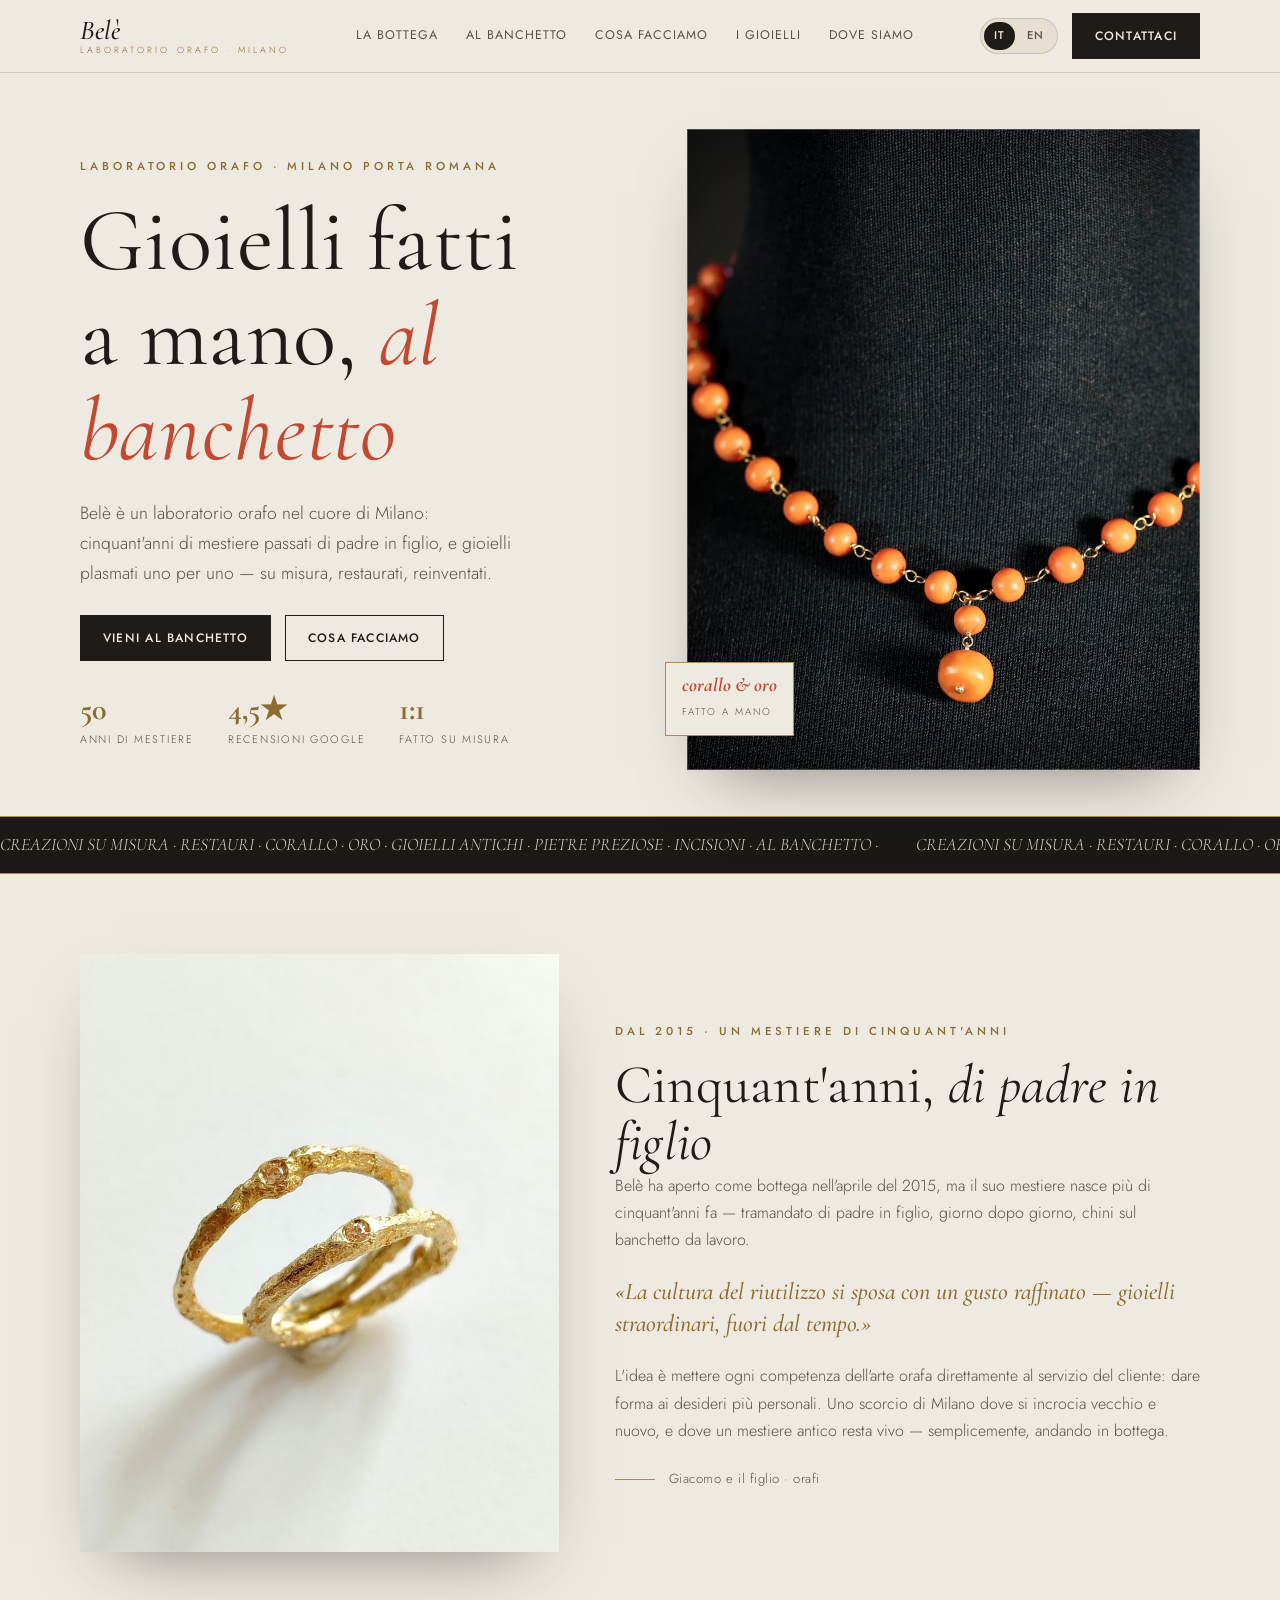
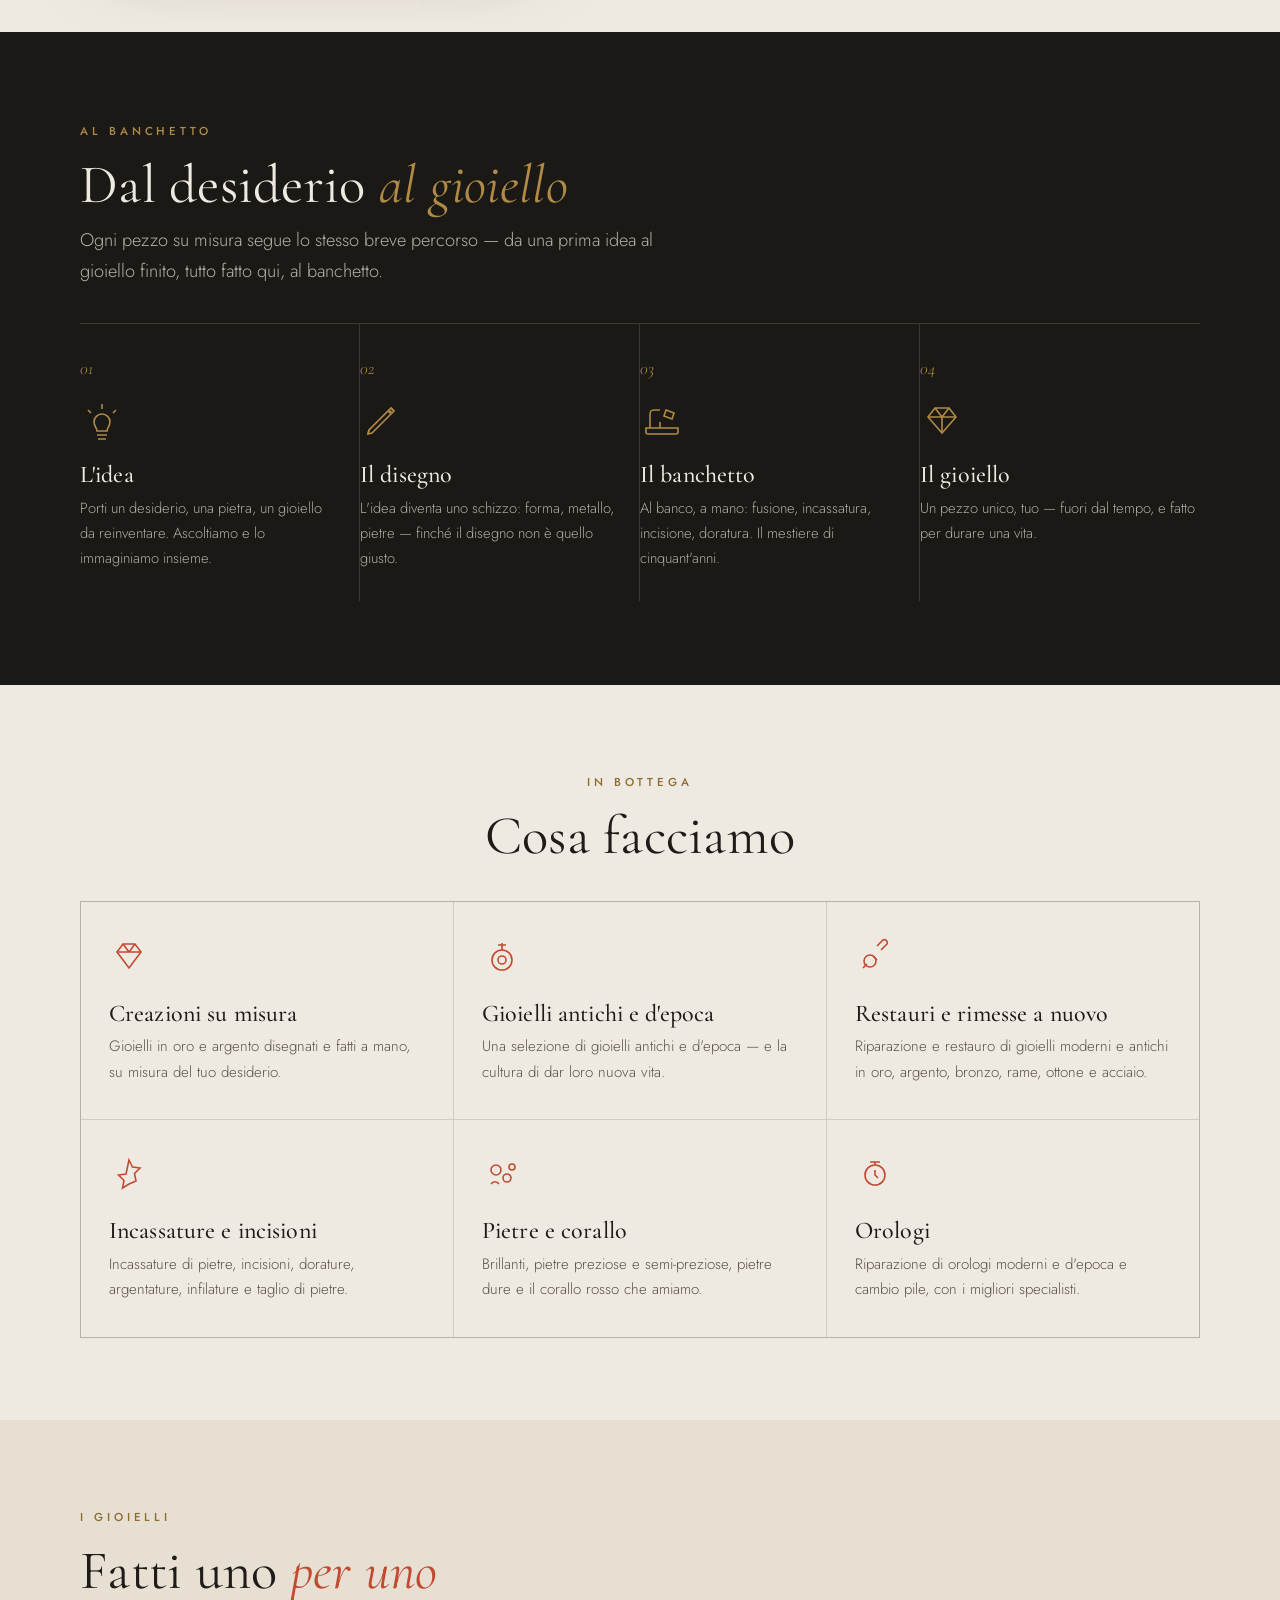
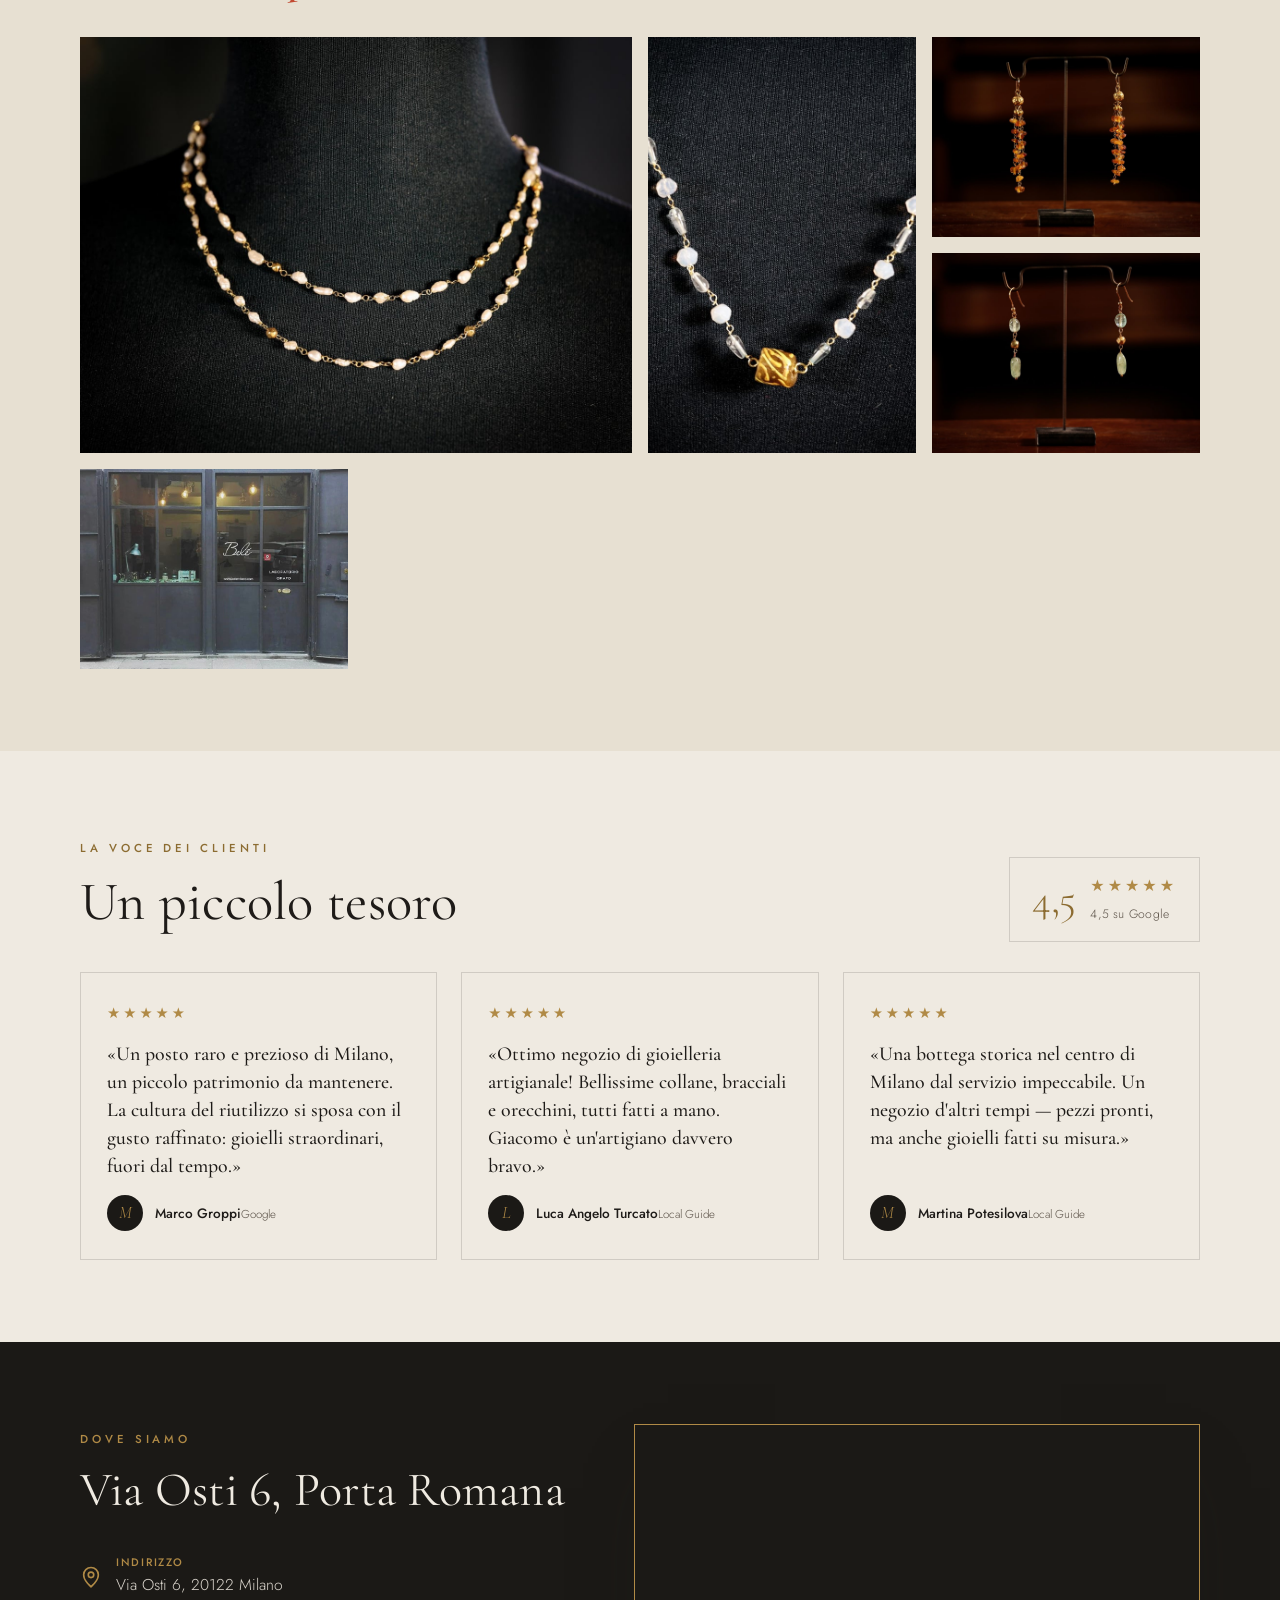
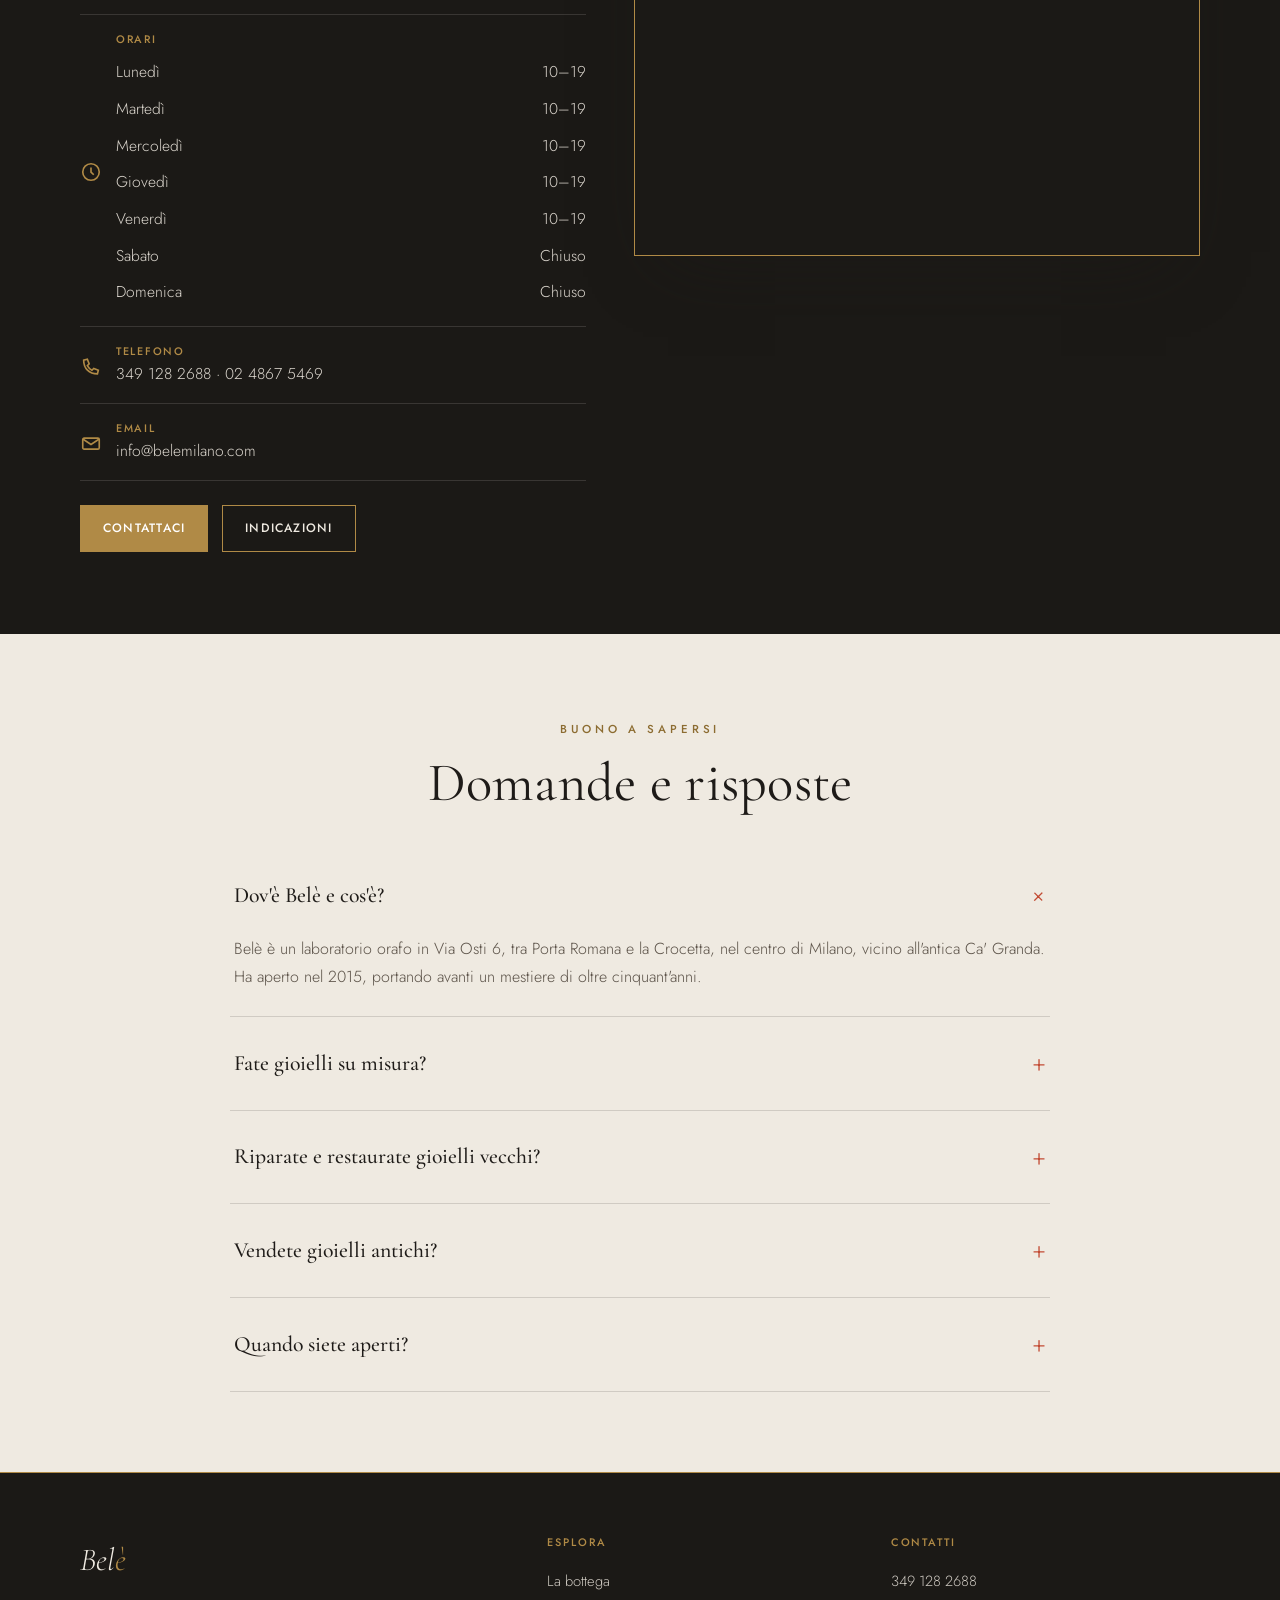
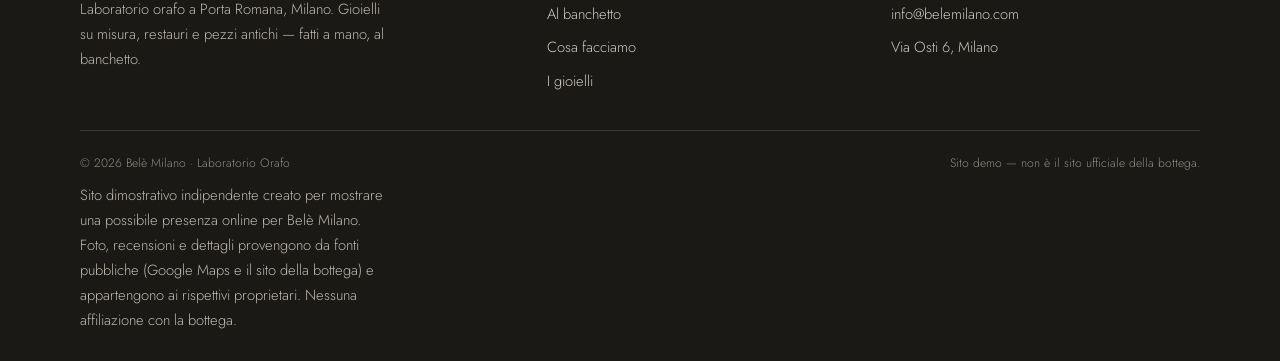
==== index.html @ a38b3c88 "Bele Milano — sito demo (laboratorio orafo, Porta Romana)" ====
<!DOCTYPE html>
<html lang="it">
<head>
<meta charset="UTF-8">
<meta name="viewport" content="width=device-width, initial-scale=1.0">
<title>Belè Milano · Laboratorio Orafo a Porta Romana — gioielli fatti a mano</title>
<meta name="description" content="Belè Milano è un laboratorio orafo a Porta Romana: gioielli fatti a mano al banchetto, creazioni su misura, restauri e gioielli antichi. Un mestiere di cinquant'anni, di padre in figlio.">
<link rel="preconnect" href="https://fonts.googleapis.com">
<link rel="preconnect" href="https://fonts.gstatic.com" crossorigin>
<link href="https://fonts.googleapis.com/css2?family=Cormorant+Garamond:ital,wght@0,400;0,500;0,600;1,400;1,500;1,600&family=Jost:wght@300;400;500;600&display=swap" rel="stylesheet">
<link rel="stylesheet" href="css/styles.css">
<link rel="icon" href="data:image/svg+xml,<svg xmlns='http://www.w3.org/2000/svg' viewBox='0 0 100 100'><rect width='100' height='100' fill='%231B1916'/><text x='50' y='70' font-size='58' text-anchor='middle' fill='%23B08A46' font-family='Georgia,serif' font-style='italic'>B</text></svg>">
</head>
<body>

<!-- intro -->
<div id="intro">
  <div class="in">
    <svg class="gem" viewBox="0 0 60 60" fill="none" stroke="currentColor" stroke-width="1.6" aria-hidden="true">
      <path d="M18 8h24l10 14-22 30L8 22z"/><path d="M8 22h44M18 8l10 14M42 8L32 22M30 22l0 30M20 22l10 30M40 22L30 52"/>
    </svg>
    <div class="w">Belè</div>
    <div class="s">Laboratorio Orafo</div>
  </div>
</div>

<!-- topbar -->
<header class="bar">
  <div class="wrap row">
    <a class="brand" href="#top"><b>Belè</b><span>Laboratorio Orafo · Milano</span></a>
    <nav class="links">
      <a href="#story" data-i18n="nav.story">La bottega</a>
      <a href="#bench" data-i18n="nav.bench">Al banchetto</a>
      <a href="#serv" data-i18n="nav.serv">Cosa facciamo</a>
      <a href="#gallery" data-i18n="nav.gallery">I gioielli</a>
      <a href="#visit" data-i18n="nav.visit">Dove siamo</a>
    </nav>
    <div class="bar-tools">
      <div class="lang"><button data-l="it" class="on">IT</button><button data-l="en">EN</button></div>
      <a href="tel:+393491282688" class="btn solid" data-i18n="bar.book">Contattaci</a>
      <button class="burger" aria-label="Menu"><span></span></button>
    </div>
  </div>
</header>

<main id="top">

<!-- hero -->
<section class="hero">
  <div class="wrap grid">
    <div class="hero-copy">
      <span class="eyebrow kick" data-i18n="hero.kick">Laboratorio orafo · Milano Porta Romana</span>
      <h1 data-i18n="hero.h1">Gioielli fatti<br>a mano, <em>al banchetto</em></h1>
      <p class="sub" data-i18n="hero.sub">Belè è un laboratorio orafo nel cuore di Milano: cinquant'anni di mestiere passati di padre in figlio, e gioielli plasmati uno per uno — su misura, restaurati, reinventati.</p>
      <div class="cta">
        <a href="tel:+393491282688" class="btn solid" data-i18n="hero.book">Vieni al banchetto</a>
        <a href="#serv" class="btn ghost" data-i18n="hero.serv">Cosa facciamo</a>
      </div>
      <div class="facts">
        <div class="f"><b data-i18n="hero.f1n">50</b><span data-i18n="hero.f1l">anni di mestiere</span></div>
        <div class="f"><b data-i18n="hero.f2n">4,5★</b><span data-i18n="hero.f2l">recensioni Google</span></div>
        <div class="f"><b data-i18n="hero.f3n">1:1</b><span data-i18n="hero.f3l">fatto su misura</span></div>
      </div>
    </div>
    <div class="hero-art">
      <div class="badge-open" id="openBadge"><span class="dot"></span><span class="t"><b>Aperto</b></span></div>
      <div class="ph"><img src="img/hero-corallo.jpg" alt="Collana di corallo e oro fatta a mano da Belè Milano" width="520" height="650"></div>
      <div class="tagimg"><b data-i18n="hero.tag">corallo &amp; oro</b><span data-i18n="hero.tagl">fatto a mano</span></div>
    </div>
  </div>
</section>

<!-- ribbon -->
<div class="ribbon" aria-hidden="true">
  <div class="track">
    <span data-i18n="ribbon">CREAZIONI SU MISURA · RESTAURI · CORALLO · ORO · GIOIELLI ANTICHI · PIETRE PREZIOSE · INCISIONI · AL BANCHETTO ·</span>
    <span data-i18n="ribbon">CREAZIONI SU MISURA · RESTAURI · CORALLO · ORO · GIOIELLI ANTICHI · PIETRE PREZIOSE · INCISIONI · AL BANCHETTO ·</span>
  </div>
</div>

<!-- story -->
<section class="story reveal" id="story">
  <div class="wrap grid">
    <div class="ph"><img src="img/anelli.jpg" alt="Due anelli d'oro lavorati a mano da Belè" width="440" height="550"></div>
    <div class="story-copy">
      <span class="eyebrow" data-i18n="story.kick">Dal 2015 · un mestiere di cinquant'anni</span>
      <h2 style="font-size:clamp(2.2rem,4.6vw,3.4rem);font-weight:400;margin-top:14px" data-i18n="story.h2">Cinquant'anni, <em>di padre in figlio</em></h2>
      <p data-i18n="story.p1">Belè ha aperto come bottega nell'aprile del 2015, ma il suo mestiere nasce più di cinquant'anni fa — tramandato di padre in figlio, giorno dopo giorno, chini sul banchetto da lavoro.</p>
      <p class="pull" data-i18n="story.pull">«La cultura del riutilizzo si sposa con un gusto raffinato — gioielli straordinari, fuori dal tempo.»</p>
      <p data-i18n="story.p2">L'idea è mettere ogni competenza dell'arte orafa direttamente al servizio del cliente: dare forma ai desideri più personali. Uno scorcio di Milano dove si incrocia vecchio e nuovo, e dove un mestiere antico resta vivo — semplicemente, andando in bottega.</p>
      <div class="sign"><span class="l"></span><span data-i18n="story.sign">Giacomo e il figlio · orafi</span></div>
    </div>
  </div>
</section>

<!-- al banchetto -->
<section class="bench reveal" id="bench">
  <div class="wrap">
    <div class="shead">
      <span class="eyebrow" data-i18n="bench.kick">Al banchetto</span>
      <h2 data-i18n="bench.h2">Dal desiderio <em>al gioiello</em></h2>
      <p class="lead" data-i18n="bench.sub">Ogni pezzo su misura segue lo stesso breve percorso — da una prima idea al gioiello finito, tutto fatto qui, al banchetto.</p>
    </div>
    <div class="steps">
      <div class="step">
        <div class="n" data-i18n="s1.n">01</div>
        <svg class="ic" viewBox="0 0 44 44" fill="none" stroke="currentColor" stroke-width="1.6"><path d="M22 6v5M8 12l3 3M36 12l-3 3M14 24a8 8 0 1116 0c0 4-3 6-3 9h-10c0-3-3-5-3-9z"/><path d="M17 37h10M18 41h8"/></svg>
        <h4 data-i18n="s1.t">L'idea</h4>
        <p data-i18n="s1.p">Porti un desiderio, una pietra, un gioiello da reinventare. Ascoltiamo e lo immaginiamo insieme.</p>
      </div>
      <div class="step">
        <div class="n" data-i18n="s2.n">02</div>
        <svg class="ic" viewBox="0 0 44 44" fill="none" stroke="currentColor" stroke-width="1.6"><path d="M8 36l4-1 22-22-3-3L9 32z"/><path d="M31 10l3 3"/><path d="M8 36l1-4"/><circle cx="30" cy="14" r="1" fill="currentColor"/></svg>
        <h4 data-i18n="s2.t">Il disegno</h4>
        <p data-i18n="s2.p">L'idea diventa uno schizzo: forma, metallo, pietre — finché il disegno non è quello giusto.</p>
      </div>
      <div class="step">
        <div class="n" data-i18n="s3.n">03</div>
        <svg class="ic" viewBox="0 0 44 44" fill="none" stroke="currentColor" stroke-width="1.6"><path d="M6 30h32v4a2 2 0 01-2 2H8a2 2 0 01-2-2z"/><path d="M10 30V16a4 4 0 014-4h6"/><path d="M26 12l8 3-2 6-8-3z"/><path d="M20 30v-6"/></svg>
        <h4 data-i18n="s3.t">Il banchetto</h4>
        <p data-i18n="s3.p">Al banco, a mano: fusione, incassatura, incisione, doratura. Il mestiere di cinquant'anni.</p>
      </div>
      <div class="step">
        <div class="n" data-i18n="s4.n">04</div>
        <svg class="ic" viewBox="0 0 44 44" fill="none" stroke="currentColor" stroke-width="1.6"><path d="M15 10h14l7 9-14 16L8 19z"/><path d="M8 19h28M15 10l7 9M29 10l-7 9M22 19v16"/></svg>
        <h4 data-i18n="s4.t">Il gioiello</h4>
        <p data-i18n="s4.p">Un pezzo unico, tuo — fuori dal tempo, e fatto per durare una vita.</p>
      </div>
    </div>
  </div>
</section>

<!-- servizi -->
<section class="serv reveal" id="serv">
  <div class="wrap">
    <div class="shead center">
      <span class="eyebrow" data-i18n="serv.kick">In bottega</span>
      <h2 data-i18n="serv.h2">Cosa facciamo</h2>
    </div>
    <div class="svc-grid">
      <div class="svc">
        <svg class="ic" viewBox="0 0 40 40" fill="none" stroke="currentColor" stroke-width="1.6"><path d="M14 8h12l6 8-12 16L8 16z"/><path d="M8 16h24M14 8l6 8M26 8l-6 8"/></svg>
        <h4 data-i18n="v1.t">Creazioni su misura</h4>
        <p data-i18n="v1.p">Gioielli in oro e argento disegnati e fatti a mano, su misura del tuo desiderio.</p>
      </div>
      <div class="svc">
        <svg class="ic" viewBox="0 0 40 40" fill="none" stroke="currentColor" stroke-width="1.6"><circle cx="20" cy="24" r="10"/><circle cx="20" cy="24" r="4"/><path d="M20 14V7M16 9l8 0"/></svg>
        <h4 data-i18n="v2.t">Gioielli antichi e d'epoca</h4>
        <p data-i18n="v2.p">Una selezione di gioielli antichi e d'epoca — e la cultura di dar loro nuova vita.</p>
      </div>
      <div class="svc">
        <svg class="ic" viewBox="0 0 40 40" fill="none" stroke="currentColor" stroke-width="1.6"><path d="M12 28l-4 4M26 14l6-6a3 3 0 00-4-4l-6 6M18 20l4 4"/><circle cx="15" cy="25" r="6"/></svg>
        <h4 data-i18n="v3.t">Restauri e rimesse a nuovo</h4>
        <p data-i18n="v3.p">Riparazione e restauro di gioielli moderni e antichi in oro, argento, bronzo, rame, ottone e acciaio.</p>
      </div>
      <div class="svc">
        <svg class="ic" viewBox="0 0 40 40" fill="none" stroke="currentColor" stroke-width="1.6"><path d="M20 6l3.5 7 7.5 1-5.5 5.5 1.5 7.5L20 30l-6.5 4 1.5-7.5L9.5 21l7.5-1z"/></svg>
        <h4 data-i18n="v4.t">Incassature e incisioni</h4>
        <p data-i18n="v4.p">Incassature di pietre, incisioni, dorature, argentature, infilature e taglio di pietre.</p>
      </div>
      <div class="svc">
        <svg class="ic" viewBox="0 0 40 40" fill="none" stroke="currentColor" stroke-width="1.6"><circle cx="14" cy="16" r="5"/><circle cx="25" cy="24" r="4"/><circle cx="30" cy="13" r="3"/><path d="M9 30c2-3 6-3 8 0"/></svg>
        <h4 data-i18n="v5.t">Pietre e corallo</h4>
        <p data-i18n="v5.p">Brillanti, pietre preziose e semi-preziose, pietre dure e il corallo rosso che amiamo.</p>
      </div>
      <div class="svc">
        <svg class="ic" viewBox="0 0 40 40" fill="none" stroke="currentColor" stroke-width="1.6"><circle cx="20" cy="21" r="10"/><path d="M20 16v5l3 3"/><path d="M15 8h10M20 8v3"/></svg>
        <h4 data-i18n="v6.t">Orologi</h4>
        <p data-i18n="v6.p">Riparazione di orologi moderni e d'epoca e cambio pile, con i migliori specialisti.</p>
      </div>
    </div>
  </div>
</section>

<!-- gallery -->
<section class="gallery reveal" id="gallery">
  <div class="wrap">
    <div class="shead">
      <span class="eyebrow" data-i18n="gal.kick">I gioielli</span>
      <h2 data-i18n="gal.h2">Fatti uno <em>per uno</em></h2>
    </div>
    <div class="gg">
      <figure class="big"><img src="img/collana-oro.jpg" alt="Collana d'oro con perle fatta a mano" loading="lazy"></figure>
      <figure class="tall"><img src="img/collana-perle.jpg" alt="Collana di perle e oro" loading="lazy"></figure>
      <figure><img src="img/orecchini-oro.jpg" alt="Orecchini d'oro pendenti" loading="lazy"></figure>
      <figure><img src="img/orecchini-pietre.jpg" alt="Orecchini con pietre chiare" loading="lazy"></figure>
      <figure><img src="img/facciata.jpg" alt="La vetrina della bottega Belè in Via Osti" loading="lazy"></figure>
    </div>
  </div>
</section>

<!-- reviews -->
<section class="reviews reveal">
  <div class="wrap">
    <div class="rev-head">
      <div class="shead" style="margin-bottom:0">
        <span class="eyebrow" data-i18n="rev.kick">La voce dei clienti</span>
        <h2 data-i18n="rev.h2">Un piccolo tesoro</h2>
      </div>
      <div class="rating-badge">
        <span class="big">4,5</span>
        <div><div class="st">★★★★★</div><small data-i18n="rev.sub">4,5 su Google</small></div>
      </div>
    </div>
    <div class="rgrid">
      <div class="rcard">
        <div class="stars">★★★★★</div>
        <p data-i18n="rc1">«Un posto raro e prezioso di Milano, un piccolo patrimonio da mantenere. La cultura del riutilizzo si sposa con il gusto raffinato: gioielli straordinari, fuori dal tempo.»</p>
        <div class="who"><span class="av">M</span><div><b>Marco Groppi</b><span data-i18n="rc1m">Google</span></div></div>
      </div>
      <div class="rcard">
        <div class="stars">★★★★★</div>
        <p data-i18n="rc2">«Ottimo negozio di gioielleria artigianale! Bellissime collane, bracciali e orecchini, tutti fatti a mano. Giacomo è un'artigiano davvero bravo.»</p>
        <div class="who"><span class="av">L</span><div><b>Luca Angelo Turcato</b><span data-i18n="rc2m">Local Guide</span></div></div>
      </div>
      <div class="rcard">
        <div class="stars">★★★★★</div>
        <p data-i18n="rc3">«Una bottega storica nel centro di Milano dal servizio impeccabile. Un negozio d'altri tempi — pezzi pronti, ma anche gioielli fatti su misura.»</p>
        <div class="who"><span class="av">M</span><div><b>Martina Potesilova</b><span data-i18n="rc3m">Local Guide</span></div></div>
      </div>
    </div>
  </div>
</section>

<!-- visit -->
<section class="visit reveal" id="visit">
  <div class="wrap grid">
    <div class="info">
      <span class="eyebrow" data-i18n="visit.kick">Dove siamo</span>
      <h2 data-i18n="visit.h2">Via Osti 6, Porta Romana</h2>
      <div class="line">
        <svg class="ic" viewBox="0 0 24 24" fill="none" stroke="currentColor" stroke-width="1.8"><path d="M12 22s8-6.5 8-13a8 8 0 10-16 0c0 6.5 8 13 8 13z"/><circle cx="12" cy="9" r="3"/></svg>
        <div><b data-i18n="visit.addr">Indirizzo</b><span>Via Osti 6, 20122 Milano</span></div>
      </div>
      <div class="line">
        <svg class="ic" viewBox="0 0 24 24" fill="none" stroke="currentColor" stroke-width="1.8"><circle cx="12" cy="12" r="9"/><path d="M12 7v5l3 3"/></svg>
        <div style="flex:1"><b data-i18n="visit.hours">Orari</b><div id="hoursList" style="margin-top:6px"></div></div>
      </div>
      <div class="line">
        <svg class="ic" viewBox="0 0 24 24" fill="none" stroke="currentColor" stroke-width="1.8"><path d="M4 5c0 9 6 15 15 15l1-4-5-2-2 2a12 12 0 01-5-5l2-2-2-5z"/></svg>
        <div><b data-i18n="visit.phone">Telefono</b><a href="tel:+393491282688">349 128 2688</a> · <a href="tel:+390248675469">02 4867 5469</a></div>
      </div>
      <div class="line">
        <svg class="ic" viewBox="0 0 24 24" fill="none" stroke="currentColor" stroke-width="1.8"><rect x="3" y="6" width="18" height="12" rx="1.5"/><path d="M3 7l9 6 9-6"/></svg>
        <div><b data-i18n="visit.email">Email</b><a href="mailto:info@belemilano.com">info@belemilano.com</a></div>
      </div>
      <div class="cta" style="display:flex;gap:14px;margin-top:24px;flex-wrap:wrap">
        <a href="tel:+393491282688" class="btn gold" data-i18n="visit.book">Contattaci</a>
        <a href="https://www.google.com/maps/dir/?api=1&destination=Bel%C3%A8+Milano+Via+Osti+6+Milano" target="_blank" rel="noopener" class="btn line-gold" data-i18n="visit.dir">Indicazioni</a>
      </div>
    </div>
    <div class="mapbox">
      <iframe title="Mappa — Belè Milano, Via Osti 6" loading="lazy" referrerpolicy="no-referrer-when-downgrade" src="https://www.google.com/maps?q=Bel%C3%A8+Milano,+Via+Osti+6,+Milano&output=embed"></iframe>
    </div>
  </div>
</section>

<!-- faq -->
<section class="faq reveal">
  <div class="wrap">
    <div class="shead center">
      <span class="eyebrow" data-i18n="faq.kick">Buono a sapersi</span>
      <h2 data-i18n="faq.h2">Domande e risposte</h2>
    </div>
    <div class="qs">
      <details class="q" open>
        <summary><span data-i18n="q1">Dov'è Belè e cos'è?</span><span class="pl">+</span></summary>
        <p data-i18n="a1">Belè è un laboratorio orafo in Via Osti 6, tra Porta Romana e la Crocetta, nel centro di Milano, vicino all'antica Ca' Granda. Ha aperto nel 2015, portando avanti un mestiere di oltre cinquant'anni.</p>
      </details>
      <details class="q">
        <summary><span data-i18n="q2">Fate gioielli su misura?</span><span class="pl">+</span></summary>
        <p data-i18n="a2">Sì. Le creazioni su misura sono il cuore di quel che facciamo: porti un'idea, una pietra o un vecchio gioiello da reinventare e lo plasmiamo a mano al banchetto, in oro o argento.</p>
      </details>
      <details class="q">
        <summary><span data-i18n="q3">Riparate e restaurate gioielli vecchi?</span><span class="pl">+</span></summary>
        <p data-i18n="a3">Sì — ripariamo e restauriamo gioielli moderni, antichi e d'epoca in oro, argento, bronzo, rame, ottone e acciaio, con incassature, incisioni, dorature, argentature e taglio di pietre.</p>
      </details>
      <details class="q">
        <summary><span data-i18n="q4">Vendete gioielli antichi?</span><span class="pl">+</span></summary>
        <p data-i18n="a4">Vendiamo gioielli di nostra produzione e una selezione di pezzi antichi e d'epoca, insieme a brillanti, pietre preziose e semi-preziose e corallo.</p>
      </details>
      <details class="q">
        <summary><span data-i18n="q5">Quando siete aperti?</span><span class="pl">+</span></summary>
        <p data-i18n="a5">Dal lunedì al venerdì, 10:00–19:00. Chiuso sabato e domenica. Per un pezzo su misura è meglio chiamare prima: 349 128 2688.</p>
      </details>
    </div>
  </div>
</section>

</main>

<footer class="ft">
  <div class="wrap">
    <div class="top">
      <div>
        <div class="mk">Bel<span>è</span></div>
        <p data-i18n="ft.tag">Laboratorio orafo a Porta Romana, Milano. Gioielli su misura, restauri e pezzi antichi — fatti a mano, al banchetto.</p>
      </div>
      <div>
        <h5 data-i18n="ft.explore">Esplora</h5>
        <a href="#story" data-i18n="nav.story">La bottega</a>
        <a href="#bench" data-i18n="nav.bench">Al banchetto</a>
        <a href="#serv" data-i18n="nav.serv">Cosa facciamo</a>
        <a href="#gallery" data-i18n="nav.gallery">I gioielli</a>
      </div>
      <div>
        <h5 data-i18n="ft.contact">Contatti</h5>
        <a href="tel:+393491282688">349 128 2688</a>
        <a href="mailto:info@belemilano.com">info@belemilano.com</a>
        <a href="https://www.google.com/maps?q=Bel%C3%A8+Milano,+Via+Osti+6,+Milano" target="_blank" rel="noopener">Via Osti 6, Milano</a>
      </div>
    </div>
    <div class="bottom">
      <span>© 2026 Belè Milano · Laboratorio Orafo</span>
      <span data-i18n="ft.rights">Sito demo — non è il sito ufficiale della bottega.</span>
    </div>
    <p class="disc" data-i18n="ft.disc">Sito dimostrativo indipendente creato per mostrare una possibile presenza online per Belè Milano. Foto, recensioni e dettagli provengono da fonti pubbliche (Google Maps e il sito della bottega) e appartengono ai rispettivi proprietari. Nessuna affiliazione con la bottega.</p>
  </div>
</footer>

<!-- JSON-LD -->
<script type="application/ld+json">
{
  "@context":"https://schema.org",
  "@type":"JewelryStore",
  "name":"Belè Milano — Laboratorio Orafo",
  "description":"Laboratorio orafo a Porta Romana, Milano. Gioielli fatti a mano, creazioni su misura, restauri e gioielli antichi. Un mestiere di cinquant'anni, di padre in figlio.",
  "url":"https://rotenzark.github.io/bele-milano/",
  "telephone":"+39 349 128 2688",
  "email":"info@belemilano.com",
  "foundingDate":"2015",
  "address":{"@type":"PostalAddress","streetAddress":"Via Osti 6","addressLocality":"Milano","postalCode":"20122","addressCountry":"IT"},
  "geo":{"@type":"GeoCoordinates","latitude":45.4589524,"longitude":9.1918257},
  "aggregateRating":{"@type":"AggregateRating","ratingValue":"4.5","reviewCount":"16"},
  "priceRange":"€€",
  "openingHoursSpecification":[
    {"@type":"OpeningHoursSpecification","dayOfWeek":["Monday","Tuesday","Wednesday","Thursday","Friday"],"opens":"10:00","closes":"19:00"}
  ],
  "makesOffer":[
    {"@type":"Offer","itemOffered":{"@type":"Service","name":"Creazioni di gioielli su misura"}},
    {"@type":"Offer","itemOffered":{"@type":"Service","name":"Restauro e riparazione di gioielli"}},
    {"@type":"Offer","itemOffered":{"@type":"Service","name":"Gioielli antichi e d'epoca"}}
  ]
}
</script>
<script type="application/ld+json">
{
  "@context":"https://schema.org",
  "@type":"FAQPage",
  "mainEntity":[
    {"@type":"Question","name":"Dov'è Belè e cos'è?","acceptedAnswer":{"@type":"Answer","text":"Belè è un laboratorio orafo in Via Osti 6, tra Porta Romana e la Crocetta, nel centro di Milano, vicino all'antica Ca' Granda. Ha aperto nel 2015, portando avanti un mestiere di oltre cinquant'anni."}},
    {"@type":"Question","name":"Fate gioielli su misura?","acceptedAnswer":{"@type":"Answer","text":"Sì. Le creazioni su misura sono il cuore di quel che facciamo: porti un'idea, una pietra o un vecchio gioiello da reinventare e lo plasmiamo a mano al banchetto, in oro o argento."}},
    {"@type":"Question","name":"Riparate e restaurate gioielli vecchi?","acceptedAnswer":{"@type":"Answer","text":"Sì, ripariamo e restauriamo gioielli moderni, antichi e d'epoca in oro, argento, bronzo, rame, ottone e acciaio, con incassature, incisioni, dorature, argentature e taglio di pietre."}},
    {"@type":"Question","name":"Vendete gioielli antichi?","acceptedAnswer":{"@type":"Answer","text":"Vendiamo gioielli di nostra produzione e una selezione di pezzi antichi e d'epoca, insieme a brillanti, pietre preziose e semi-preziose e corallo."}},
    {"@type":"Question","name":"Quando siete aperti?","acceptedAnswer":{"@type":"Answer","text":"Dal lunedì al venerdì, 10:00–19:00. Chiuso sabato e domenica. Per un pezzo su misura è meglio chiamare prima: 349 128 2688."}}
  ]
}
</script>

<script src="js/main.js"></script>
</body>
</html>
---- css/styles.css ----
/* ==========================================================================
   BELÈ MILANO — Laboratorio Orafo · Porta Romana
   Gesto-firma: AL BANCHETTO (il banco dell'orafo) + «dal desiderio alla forma»
   (percorso bespoke idea→disegno→banchetto→gioiello) + heritage padre→figlio
   Font: Cormorant Garamond (display) + Jost (body)
   ========================================================================== */

:root{
  --paper:#EFEAE1;
  --paper-2:#E7E0D2;
  --ink:#1E1B18;
  --ink-soft:#5B5248;
  --gold:#B08A46;
  --gold-d:#8C6C31;
  --coral:#C24A32;
  --coral-d:#A23A26;
  --taupe:#9A8E7C;
  --charcoal:#1B1916;
  --line:rgba(30,27,24,.15);
  --line-2:rgba(30,27,24,.08);
  --shadow:0 30px 70px -34px rgba(30,27,24,.55);
  --maxw:1180px;
  --serif:'Cormorant Garamond', Georgia, 'Times New Roman', serif;
  --sans:'Jost', system-ui, -apple-system, sans-serif;
}

*{box-sizing:border-box;margin:0;padding:0}
html{scroll-behavior:smooth}
body{font-family:var(--sans);color:var(--ink);background:var(--paper);line-height:1.7;font-weight:300;-webkit-font-smoothing:antialiased;overflow-x:hidden}
img{max-width:100%;display:block}
a{color:inherit;text-decoration:none}
h1,h2,h3,h4{font-family:var(--serif);font-weight:500;line-height:1.06;letter-spacing:.005em}
section{position:relative}

.wrap{max-width:var(--maxw);margin:0 auto;padding:0 30px}
.eyebrow{font-family:var(--sans);font-weight:500;font-size:.72rem;letter-spacing:.34em;text-transform:uppercase;color:var(--gold-d);display:inline-block}
.lead{font-size:1.14rem;color:var(--ink-soft);max-width:60ch;font-weight:300}

/* intro */
#intro{position:fixed;inset:0;z-index:1200;background:var(--charcoal);display:grid;place-items:center;transition:opacity .8s ease,visibility .8s}
#intro.gone{opacity:0;visibility:hidden}
#intro .in{text-align:center;color:var(--paper);animation:rise 1.1s ease both}
#intro .gem{width:54px;height:54px;margin:0 auto 18px;color:var(--gold)}
#intro .w{font-family:var(--serif);font-size:clamp(2.8rem,8vw,4.6rem);font-style:italic;letter-spacing:.02em}
#intro .s{font-size:.7rem;letter-spacing:.42em;text-transform:uppercase;color:var(--gold);margin-top:.5rem}
@keyframes rise{from{opacity:0;transform:translateY(14px)}to{opacity:1;transform:none}}

/* topbar */
header.bar{position:sticky;top:0;z-index:900;background:rgba(239,234,225,.9);backdrop-filter:blur(10px);border-bottom:1px solid var(--line)}
.bar .row{display:flex;align-items:center;justify-content:space-between;gap:18px;height:72px}
.brand{display:flex;flex-direction:column;line-height:1}
.brand b{font-family:var(--serif);font-style:italic;font-weight:500;font-size:1.7rem;color:var(--ink)}
.brand span{font-size:.56rem;letter-spacing:.34em;text-transform:uppercase;color:var(--gold-d);margin-top:1px}
nav.links{display:flex;gap:28px}
nav.links a{font-size:.78rem;font-weight:400;letter-spacing:.08em;text-transform:uppercase;color:var(--ink-soft);transition:color .2s}
nav.links a:hover{color:var(--coral)}
.bar-tools{display:flex;align-items:center;gap:14px}
.lang{display:flex;gap:2px;border:1px solid var(--line);border-radius:999px;padding:3px;background:var(--paper-2)}
.lang button{font:inherit;font-size:.7rem;font-weight:500;letter-spacing:.08em;border:0;cursor:pointer;background:transparent;color:var(--ink-soft);padding:4px 10px;border-radius:999px}
.lang button.on{background:var(--ink);color:var(--paper)}
.btn{display:inline-flex;align-items:center;gap:8px;font-family:var(--sans);font-weight:500;font-size:.76rem;letter-spacing:.1em;text-transform:uppercase;padding:12px 22px;border-radius:0;cursor:pointer;border:1px solid transparent;transition:transform .15s ease,background .2s,color .2s;white-space:nowrap}
.btn.solid{background:var(--ink);color:var(--paper)}
.btn.solid:hover{background:var(--coral-d);transform:translateY(-2px)}
.btn.ghost{background:transparent;color:var(--ink);border-color:var(--ink)}
.btn.ghost:hover{background:var(--ink);color:var(--paper)}
.btn.gold{background:var(--gold);color:#fff}
.btn.gold:hover{background:var(--gold-d);transform:translateY(-2px)}
.btn.line-gold{background:transparent;color:var(--paper);border-color:var(--gold)}
.btn.line-gold:hover{background:var(--gold);color:var(--charcoal)}
.burger{display:none}

/* hero */
.hero{padding:56px 0 46px}
.hero .grid{display:grid;grid-template-columns:1.04fr .96fr;gap:52px;align-items:center}
.hero .kick{margin-bottom:18px}
.hero h1{font-size:clamp(3rem,7vw,5.6rem);color:var(--ink);font-weight:400}
.hero h1 em{font-style:italic;color:var(--coral)}
.hero .sub{font-size:1.1rem;color:var(--ink-soft);max-width:44ch;margin:20px 0 6px;font-weight:300}
.hero .cta{display:flex;gap:14px;flex-wrap:wrap;margin-top:26px}
.hero .facts{display:flex;gap:34px;margin-top:34px;flex-wrap:wrap}
.hero .facts .f b{font-family:var(--serif);font-size:1.9rem;color:var(--gold-d);display:block;line-height:1}
.hero .facts .f span{font-size:.68rem;letter-spacing:.16em;text-transform:uppercase;color:var(--ink-soft);margin-top:4px;display:block}
.hero-art{position:relative}
.hero-art .ph{position:relative;aspect-ratio:4/5;overflow:hidden;box-shadow:var(--shadow)}
.hero-art .ph img{width:100%;height:100%;object-fit:cover}
.hero-art .ph::after{content:"";position:absolute;inset:0;border:1px solid rgba(239,234,225,.25)}
.hero-art .tagimg{position:absolute;left:-22px;bottom:34px;background:var(--paper);border:1px solid var(--gold);padding:12px 16px;box-shadow:var(--shadow)}
.hero-art .tagimg b{font-family:var(--serif);font-style:italic;font-size:1.2rem;color:var(--coral);display:block;line-height:1.1}
.hero-art .tagimg span{font-size:.62rem;letter-spacing:.2em;text-transform:uppercase;color:var(--ink-soft)}
.badge-open{position:absolute;top:18px;right:18px;background:rgba(27,25,22,.86);color:var(--paper);border-radius:2px;padding:8px 13px;display:flex;align-items:center;gap:9px;backdrop-filter:blur(4px)}
.badge-open .dot{width:8px;height:8px;border-radius:50%;background:#e0674f;box-shadow:0 0 0 4px rgba(224,103,79,.2)}
.badge-open.op .dot{background:#7bbf8f;box-shadow:0 0 0 4px rgba(123,191,143,.2)}
.badge-open .t{font-size:.68rem;line-height:1.3;letter-spacing:.04em}
.badge-open .t b{display:block;font-size:.76rem;font-weight:500}

/* ribbon */
.ribbon{background:var(--charcoal);color:var(--paper);overflow:hidden;border-top:1px solid var(--gold);border-bottom:1px solid var(--gold)}
.ribbon .track{display:flex;gap:38px;white-space:nowrap;padding:13px 0;animation:slide 36s linear infinite;width:max-content}
.ribbon span{font-family:var(--serif);font-style:italic;font-size:1.1rem;opacity:.9}
.ribbon span b{color:var(--gold);font-style:normal}
@keyframes slide{from{transform:translateX(0)}to{transform:translateX(-50%)}}

.shead{max-width:64ch;margin-bottom:36px}
.shead h2{font-size:clamp(2.2rem,4.6vw,3.4rem);margin:14px 0 10px;font-weight:400}
.shead h2 em{font-style:italic;color:var(--coral)}
.center{margin-left:auto;margin-right:auto;text-align:center}

/* story */
.story{padding:80px 0}
.story .grid{display:grid;grid-template-columns:.9fr 1.1fr;gap:56px;align-items:center}
.story .ph{position:relative;overflow:hidden;aspect-ratio:4/5;box-shadow:var(--shadow)}
.story .ph img{width:100%;height:100%;object-fit:cover}
.story p{margin-bottom:16px;color:var(--ink-soft);font-weight:300}
.story .pull{font-family:var(--serif);font-style:italic;font-size:1.5rem;color:var(--gold-d);line-height:1.35;margin:22px 0;font-weight:500}
.story .sign{display:flex;align-items:center;gap:14px;margin-top:24px}
.story .sign .l{width:40px;height:1px;background:var(--gold)}
.story .sign span{font-size:.82rem;color:var(--ink-soft);letter-spacing:.04em}

/* banchetto (dark, bespoke journey) */
.bench{padding:84px 0;background:var(--charcoal);color:var(--paper)}
.bench .eyebrow{color:var(--gold)}
.bench .shead h2{color:var(--paper)}
.bench .shead h2 em{color:var(--gold)}
.bench .lead{color:rgba(239,234,225,.72)}
.steps{display:grid;grid-template-columns:repeat(4,1fr);gap:0;margin-top:20px;border-top:1px solid rgba(239,234,225,.16)}
.step{padding:30px 24px 30px 0;border-right:1px solid rgba(239,234,225,.14);position:relative}
.step:last-child{border-right:0;padding-right:0}
.step .n{font-family:var(--serif);font-style:italic;font-size:1.1rem;color:var(--gold)}
.step .ic{width:44px;height:44px;color:var(--gold);margin:14px 0 12px}
.step h4{font-size:1.5rem;color:var(--paper);margin-bottom:8px;font-weight:500}
.step p{font-size:.92rem;color:rgba(239,234,225,.7);font-weight:300}

/* servizi */
.serv{padding:82px 0}
.svc-grid{display:grid;grid-template-columns:repeat(3,1fr);gap:1px;background:var(--line);border:1px solid var(--line)}
.svc{background:var(--paper);padding:34px 28px;transition:background .3s}
.svc:hover{background:var(--paper-2)}
.svc .ic{width:40px;height:40px;color:var(--coral);margin-bottom:16px}
.svc h4{font-size:1.5rem;margin-bottom:8px;font-weight:500}
.svc p{font-size:.94rem;color:var(--ink-soft);font-weight:300}

/* gallery */
.gallery{padding:82px 0;background:var(--paper-2)}
.gg{display:grid;grid-template-columns:repeat(4,1fr);grid-auto-rows:200px;gap:16px}
.gg figure{overflow:hidden;background:var(--charcoal);position:relative}
.gg img{width:100%;height:100%;object-fit:cover;transition:transform .7s ease}
.gg figure:hover img{transform:scale(1.05)}
.gg .big{grid-column:span 2;grid-row:span 2}
.gg .tall{grid-row:span 2}

/* reviews */
.reviews{padding:82px 0}
.rev-head{display:flex;align-items:flex-end;justify-content:space-between;gap:20px;flex-wrap:wrap;margin-bottom:30px}
.rating-badge{display:flex;align-items:center;gap:14px;border:1px solid var(--line);padding:14px 22px}
.rating-badge .big{font-family:var(--serif);font-size:2.6rem;color:var(--gold-d);line-height:1}
.rating-badge .st{color:var(--gold);font-size:1rem;letter-spacing:3px}
.rating-badge small{color:var(--ink-soft);font-size:.76rem;letter-spacing:.02em}
.rgrid{display:grid;grid-template-columns:repeat(3,1fr);gap:24px}
.rcard{border:1px solid var(--line);padding:28px 26px;display:flex;flex-direction:column;gap:14px;background:var(--paper)}
.rcard .stars{color:var(--gold);letter-spacing:3px;font-size:.92rem}
.rcard p{font-family:var(--serif);font-size:1.24rem;line-height:1.42;color:var(--ink);font-weight:500}
.rcard .who{display:flex;align-items:center;gap:12px;margin-top:auto}
.rcard .who .av{width:36px;height:36px;border-radius:50%;background:var(--charcoal);color:var(--gold);display:grid;place-items:center;font-family:var(--serif);font-style:italic;font-size:1.1rem}
.rcard .who b{font-size:.85rem;font-weight:500}
.rcard .who span{font-size:.72rem;color:var(--ink-soft)}

/* visit */
.visit{padding:82px 0;background:var(--charcoal);color:var(--paper)}
.visit .grid{display:grid;grid-template-columns:1fr 1.12fr;gap:48px;align-items:start}
.visit .eyebrow{color:var(--gold)}
.visit h2{color:var(--paper);font-size:clamp(2.2rem,4.2vw,3rem);margin:14px 0 22px;font-weight:400}
.info .line{display:flex;gap:14px;padding:15px 0;border-bottom:1px solid rgba(239,234,225,.14)}
.info .line .ic{width:22px;flex:none;color:var(--gold);margin-top:3px}
.info .line b{display:block;font-family:var(--sans);font-weight:500;font-size:.68rem;letter-spacing:.16em;text-transform:uppercase;color:var(--gold)}
.info .line span,.info .line a{color:rgba(239,234,225,.9);font-size:.98rem;font-weight:300}
.info .line a:hover{color:#fff;text-decoration:underline}
.hourrow{display:flex;justify-content:space-between;font-size:.92rem;padding:5px 0;color:rgba(239,234,225,.82);font-weight:300}
.hourrow.today{color:var(--gold);font-weight:400}
.hourrow .d{text-transform:capitalize}
.mapbox{overflow:hidden;border:1px solid var(--gold);min-height:430px;box-shadow:var(--shadow)}
.mapbox iframe{width:100%;height:100%;min-height:430px;border:0;display:block;filter:grayscale(.3) contrast(1.05)}

/* faq */
.faq{padding:80px 0}
.faq .qs{max-width:820px;margin:0 auto}
details.q{border-bottom:1px solid var(--line);padding:6px 4px}
details.q summary{list-style:none;cursor:pointer;padding:20px 0;font-family:var(--serif);font-size:1.36rem;display:flex;justify-content:space-between;gap:14px;align-items:center;font-weight:500}
details.q summary::-webkit-details-marker{display:none}
details.q summary .pl{color:var(--coral);font-size:1.5rem;transition:transform .25s;flex:none;font-family:var(--sans);font-weight:300}
details.q[open] summary .pl{transform:rotate(45deg)}
details.q p{padding:0 0 20px;color:var(--ink-soft);font-weight:300}

/* footer */
footer.ft{background:var(--charcoal);color:var(--paper);padding:60px 0 28px;border-top:1px solid var(--gold)}
footer.ft .top{display:grid;grid-template-columns:1.4fr 1fr 1fr;gap:34px;padding-bottom:32px;border-bottom:1px solid rgba(239,234,225,.16)}
footer.ft .mk{font-family:var(--serif);font-style:italic;font-size:2rem}
footer.ft .mk span{color:var(--gold)}
footer.ft p{color:rgba(239,234,225,.76);font-size:.92rem;margin-top:10px;max-width:34ch;font-weight:300}
footer.ft h5{font-family:var(--sans);font-weight:500;font-size:.68rem;letter-spacing:.18em;text-transform:uppercase;color:var(--gold);margin-bottom:14px}
footer.ft a{display:block;color:rgba(239,234,225,.84);font-size:.92rem;padding:4px 0;font-weight:300}
footer.ft a:hover{color:#fff}
footer.ft .bottom{display:flex;justify-content:space-between;gap:16px;flex-wrap:wrap;padding-top:22px;font-size:.76rem;color:rgba(239,234,225,.55)}
.disc{margin-top:10px;font-size:.72rem;color:rgba(239,234,225,.45);max-width:72ch;font-weight:300}

.reveal{opacity:0;transform:translateY(22px);transition:opacity .8s ease,transform .8s ease}
.reveal.in{opacity:1;transform:none}

@media(max-width:940px){
  nav.links{display:none}
  .hero .grid,.story .grid,.visit .grid{grid-template-columns:1fr}
  .hero-art{order:-1}
  .story .ph{order:-1;max-width:440px}
  .steps{grid-template-columns:1fr 1fr}
  .step{border-right:0;border-bottom:1px solid rgba(239,234,225,.14);padding-right:24px}
  .svc-grid{grid-template-columns:1fr 1fr}
  .rgrid{grid-template-columns:1fr}
  .gg{grid-template-columns:repeat(2,1fr);grid-auto-rows:180px}
  footer.ft .top{grid-template-columns:1fr 1fr}
  .burger{display:inline-grid;place-items:center;width:42px;height:42px;border:1px solid var(--line);background:var(--paper-2);cursor:pointer}
  .burger span{width:18px;height:1px;background:var(--ink);position:relative}
  .burger span::before,.burger span::after{content:"";position:absolute;left:0;width:18px;height:1px;background:var(--ink)}
  .burger span::before{top:-6px}.burger span::after{top:6px}
}
@media(max-width:560px){
  .wrap{padding:0 20px}
  .bar-tools .btn.solid{display:none}
  .steps,.svc-grid{grid-template-columns:1fr}
  .gg{grid-template-columns:1fr;grid-auto-rows:240px}
  .gg .big{grid-column:span 1;grid-row:span 1}
  footer.ft .top{grid-template-columns:1fr}
  .bar .row{height:62px}
}
@media(prefers-reduced-motion:reduce){*{animation:none!important;transition:none!important}.reveal{opacity:1;transform:none}}
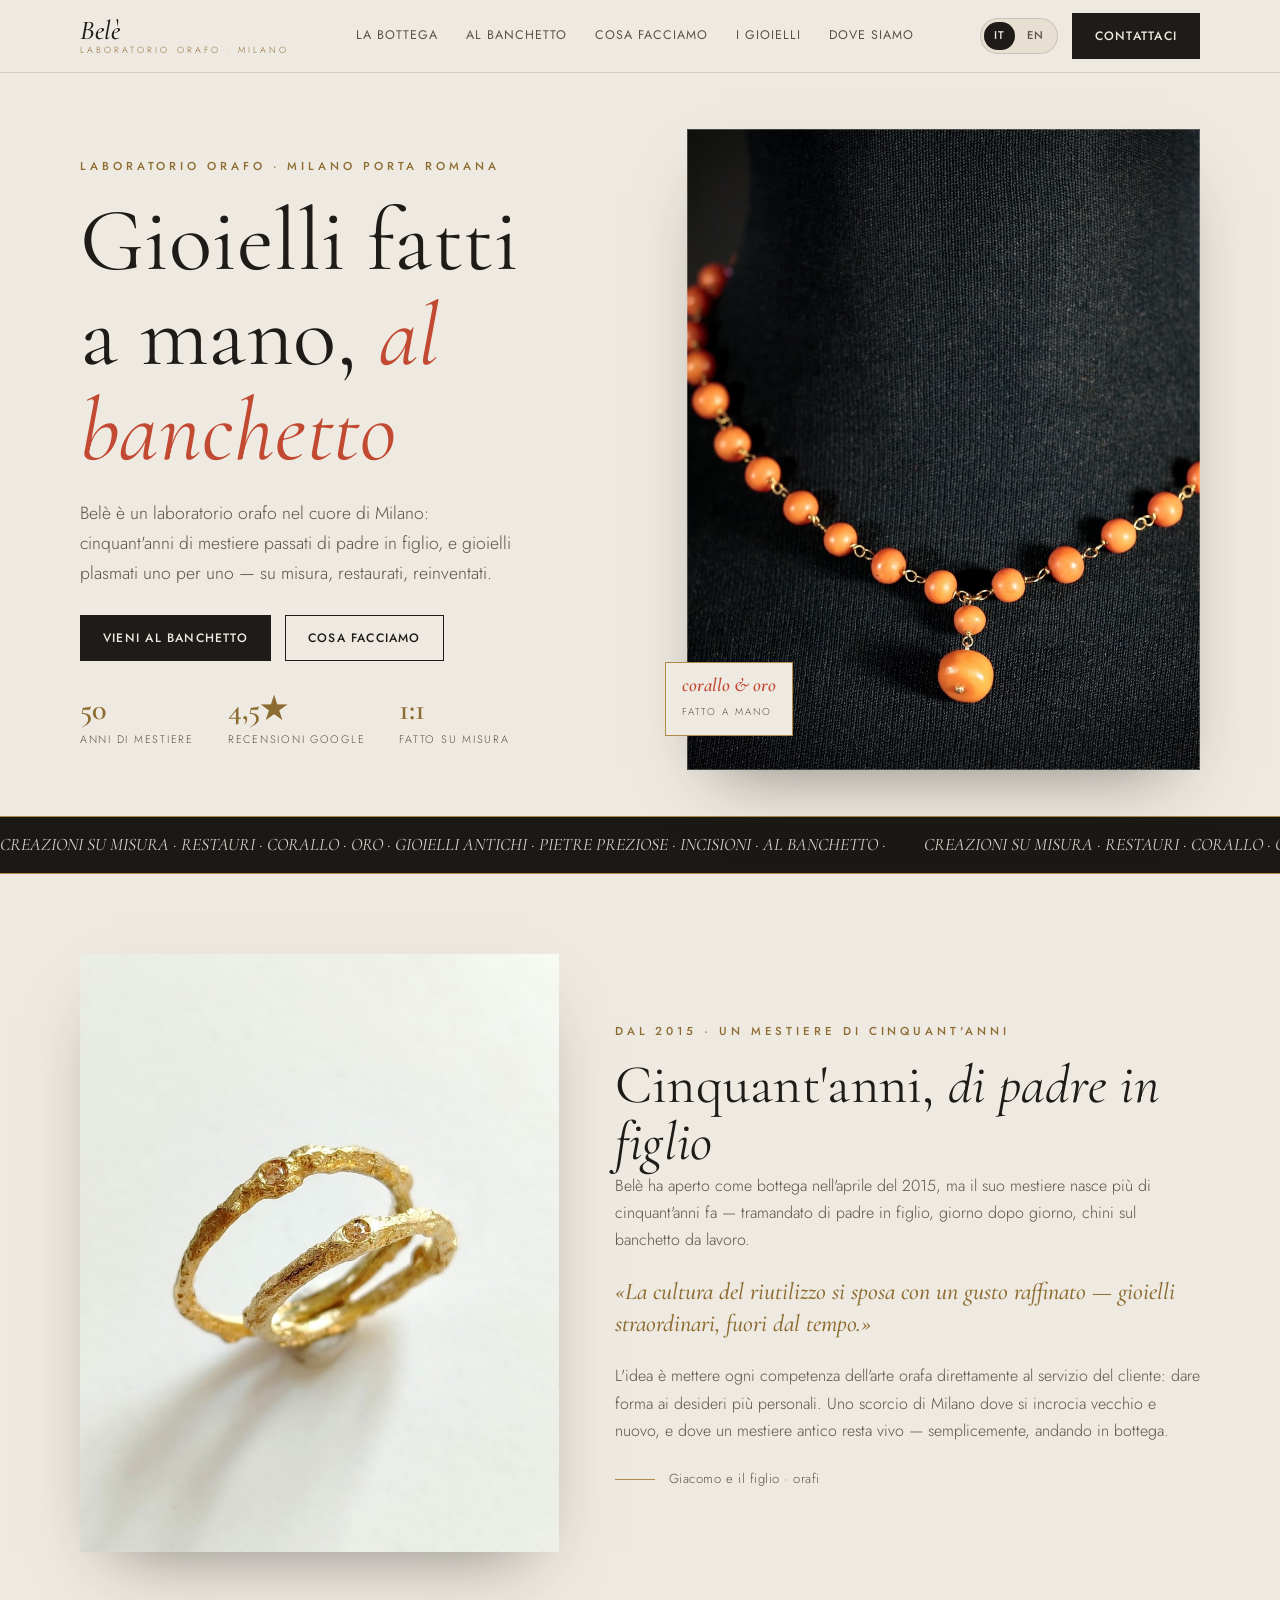
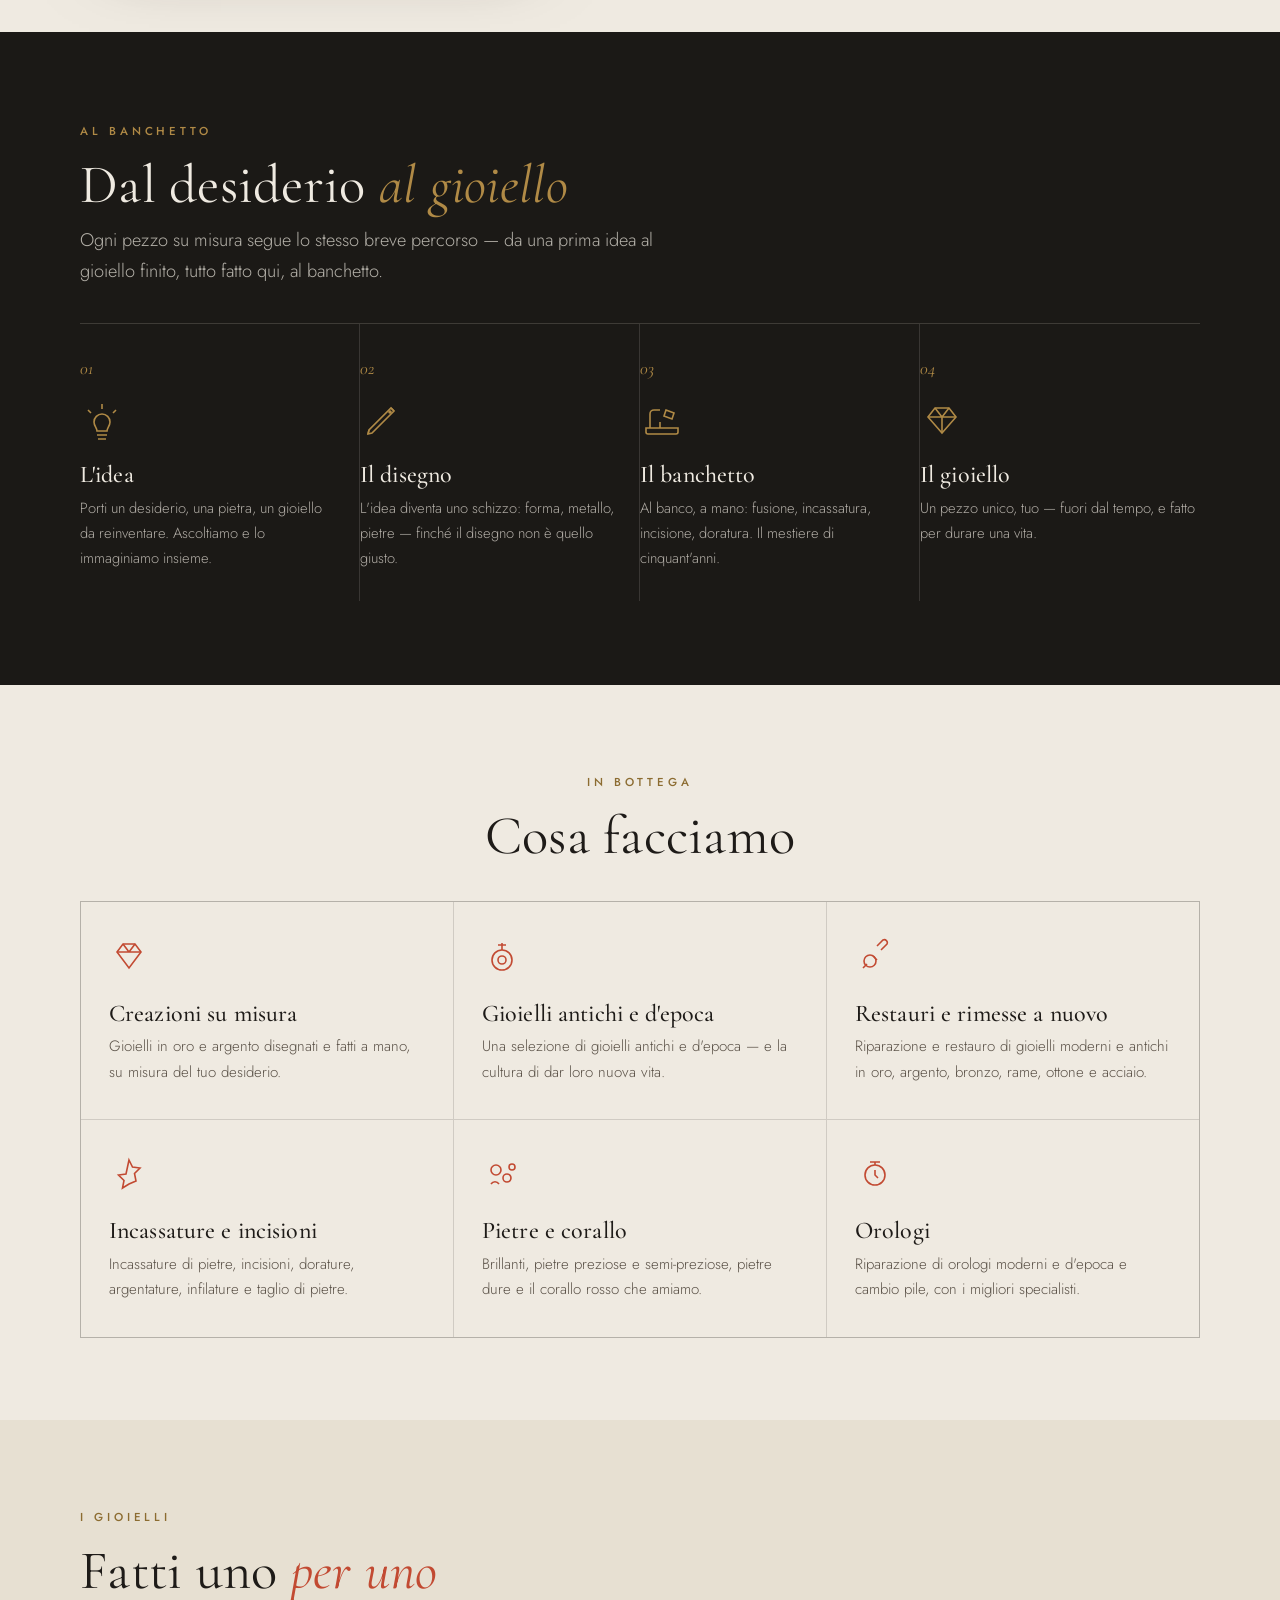
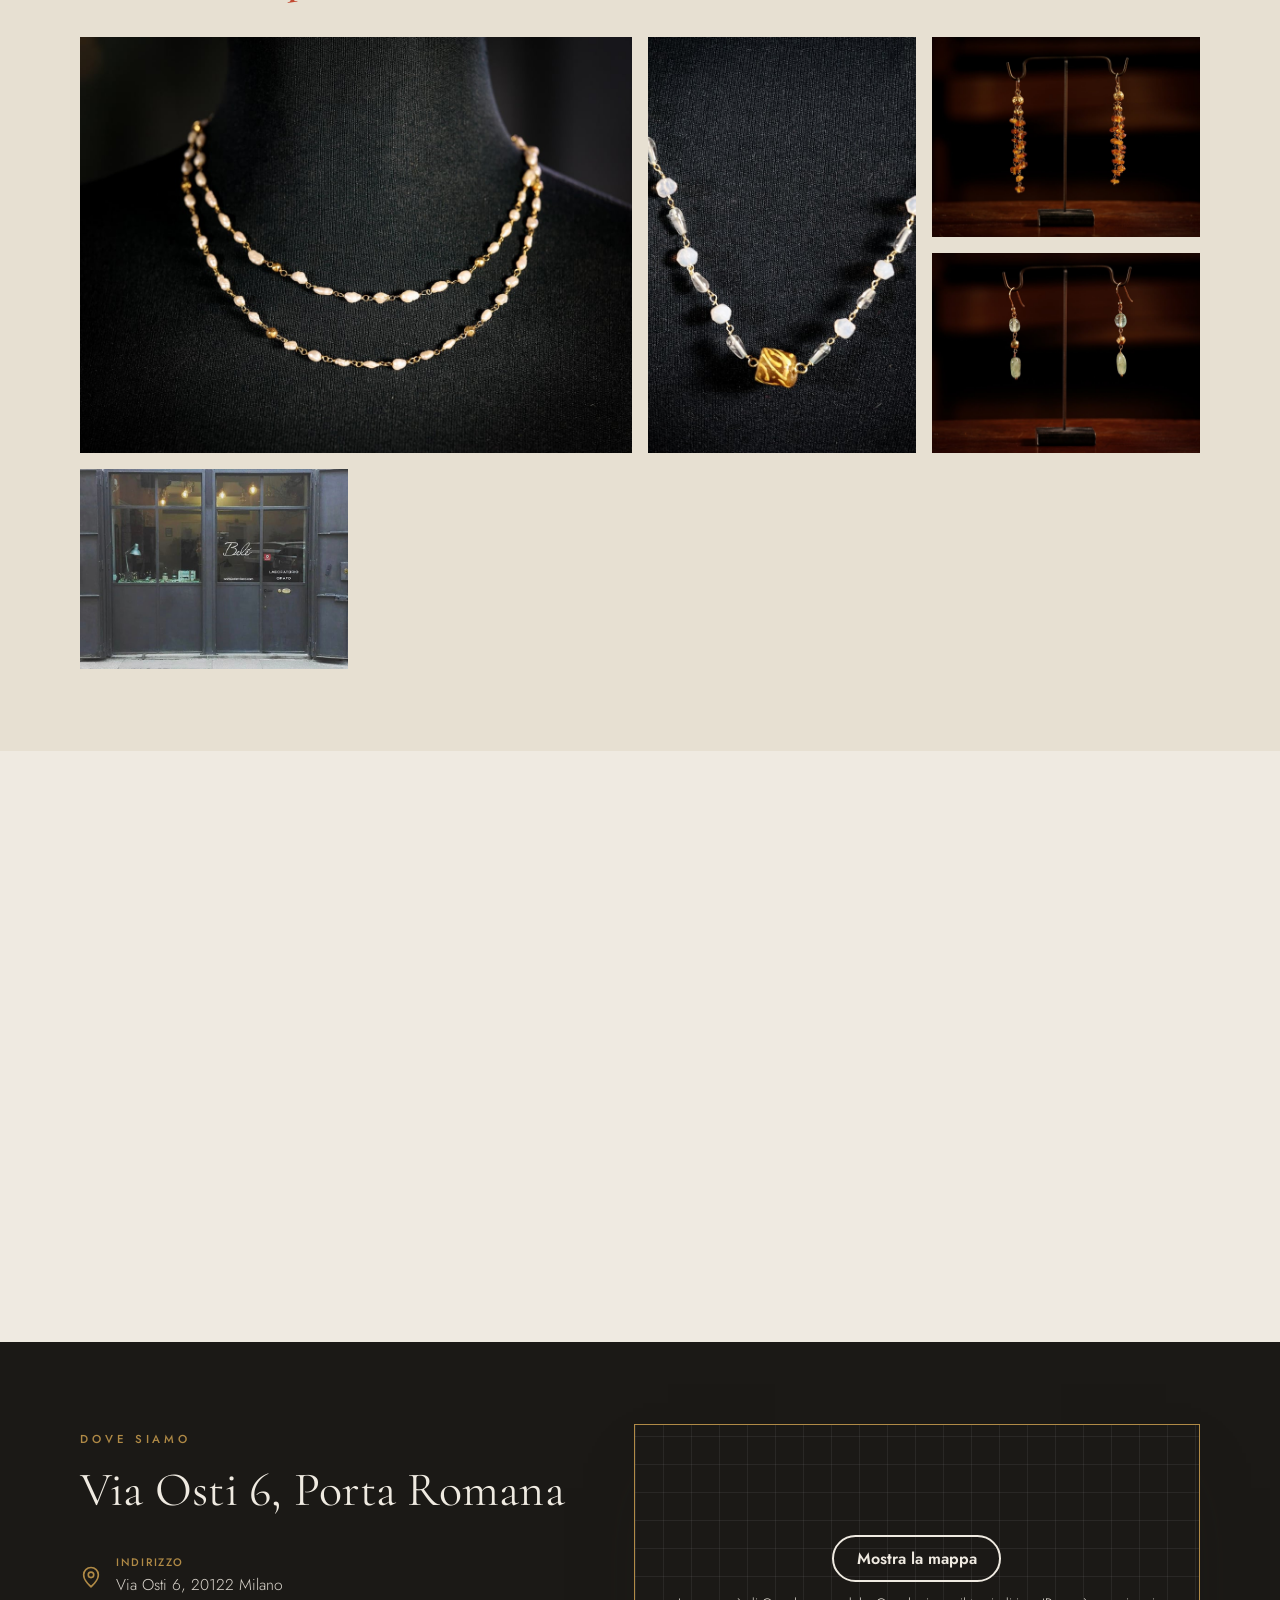
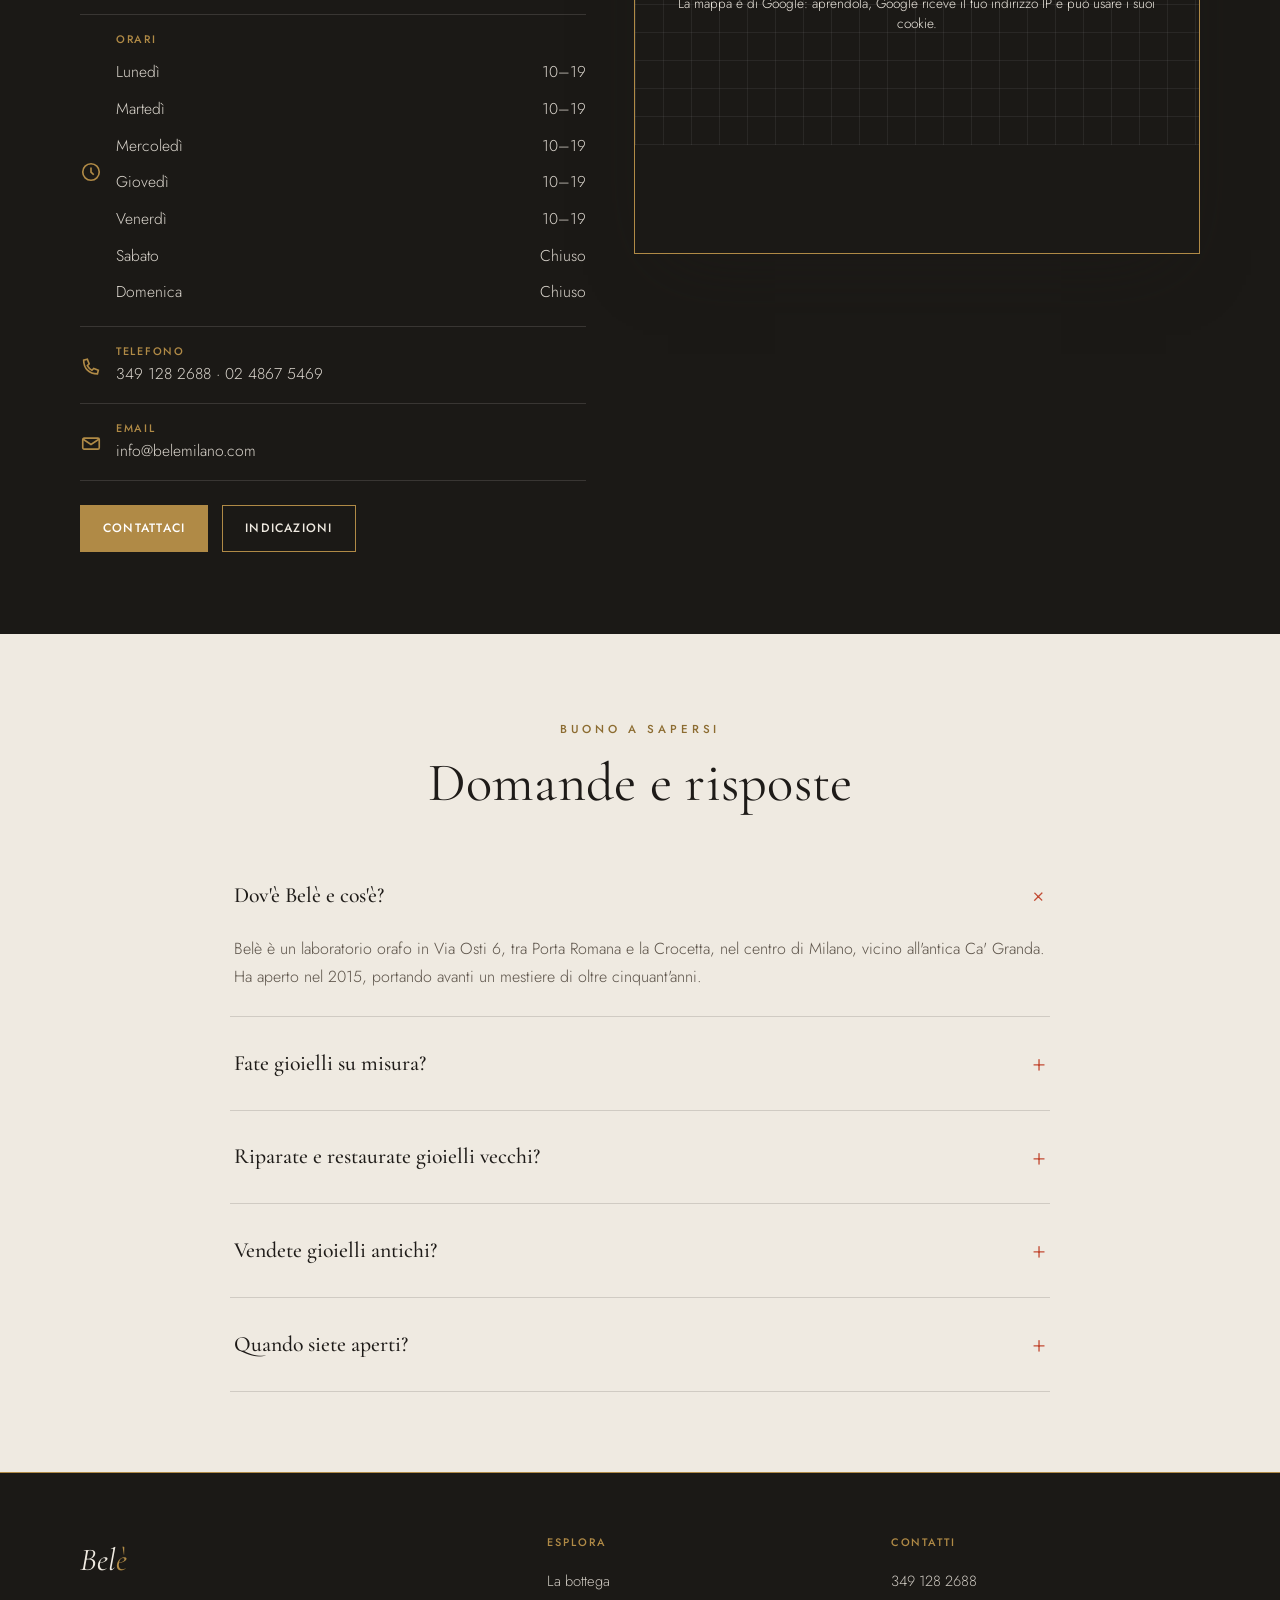
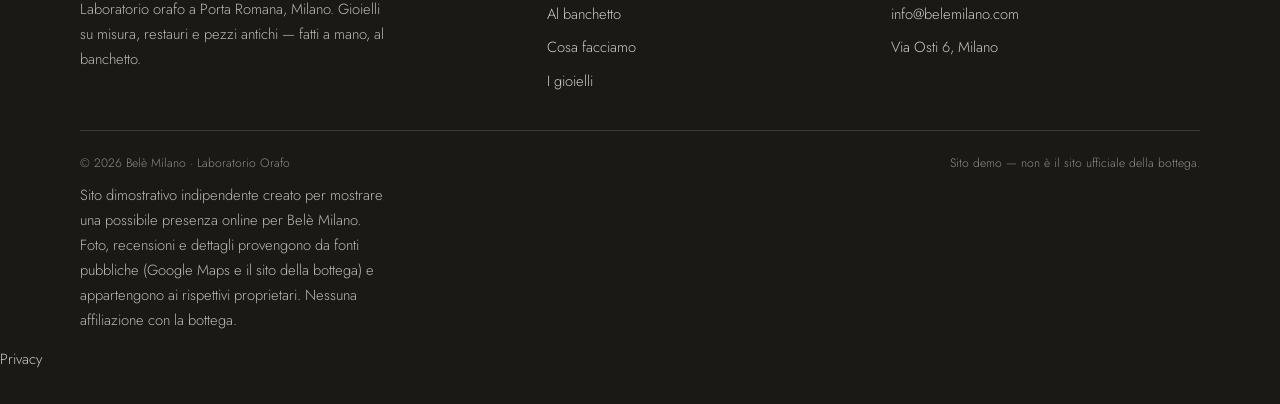
==== commit 40e8658d: "Privacy e pulizia: caratteri sul sito, mappa al clic, informativa, noindex - caratteri copiati nel s" ====
--- a/index.html
+++ b/index.html
@@ -3,11 +3,10 @@
 <head>
 <meta charset="UTF-8">
 <meta name="viewport" content="width=device-width, initial-scale=1.0">
+<meta name="robots" content="noindex">
 <title>Belè Milano · Laboratorio Orafo a Porta Romana — gioielli fatti a mano</title>
 <meta name="description" content="Belè Milano è un laboratorio orafo a Porta Romana: gioielli fatti a mano al banchetto, creazioni su misura, restauri e gioielli antichi. Un mestiere di cinquant'anni, di padre in figlio.">
-<link rel="preconnect" href="https://fonts.googleapis.com">
-<link rel="preconnect" href="https://fonts.gstatic.com" crossorigin>
-<link href="https://fonts.googleapis.com/css2?family=Cormorant+Garamond:ital,wght@0,400;0,500;0,600;1,400;1,500;1,600&family=Jost:wght@300;400;500;600&display=swap" rel="stylesheet">
+<link rel="stylesheet" href="fonts/fonts.css?v=1">
 <link rel="stylesheet" href="css/styles.css">
 <link rel="icon" href="data:image/svg+xml,<svg xmlns='http://www.w3.org/2000/svg' viewBox='0 0 100 100'><rect width='100' height='100' fill='%231B1916'/><text x='50' y='70' font-size='58' text-anchor='middle' fill='%23B08A46' font-family='Georgia,serif' font-style='italic'>B</text></svg>">
 </head>
@@ -250,7 +249,7 @@
       </div>
     </div>
     <div class="mapbox">
-      <iframe title="Mappa — Belè Milano, Via Osti 6" loading="lazy" referrerpolicy="no-referrer-when-downgrade" src="https://www.google.com/maps?q=Bel%C3%A8+Milano,+Via+Osti+6,+Milano&output=embed"></iframe>
+      <div class="mappa-clic" data-mappa-clic style="--mappa-h: 320px"><template><iframe title="Mappa — Belè Milano, Via Osti 6" loading="lazy" referrerpolicy="no-referrer-when-downgrade" src="https://www.google.com/maps?q=Bel%C3%A8+Milano,+Via+Osti+6,+Milano&output=embed"></iframe></template><div class="mappa-clic__velo"><a class="mappa-clic__btn" href="https://www.google.com/maps/dir/?api=1&destination=Bel%C3%A8+Milano+Via+Osti+6+Milano" target="_blank" rel="noopener">Mostra la mappa</a><p class="mappa-clic__nota">La mappa è di Google: aprendola, Google riceve il tuo indirizzo IP e può usare i suoi cookie.</p></div></div>
     </div>
   </div>
 </section>
@@ -316,30 +315,69 @@
     </div>
     <p class="disc" data-i18n="ft.disc">Sito dimostrativo indipendente creato per mostrare una possibile presenza online per Belè Milano. Foto, recensioni e dettagli provengono da fonti pubbliche (Google Maps e il sito della bottega) e appartengono ai rispettivi proprietari. Nessuna affiliazione con la bottega.</p>
   </div>
+  <p class="privacy-link"><a href="privacy.html">Privacy</a></p>
 </footer>
 
 <!-- JSON-LD -->
 <script type="application/ld+json">
 {
-  "@context":"https://schema.org",
-  "@type":"JewelryStore",
-  "name":"Belè Milano — Laboratorio Orafo",
-  "description":"Laboratorio orafo a Porta Romana, Milano. Gioielli fatti a mano, creazioni su misura, restauri e gioielli antichi. Un mestiere di cinquant'anni, di padre in figlio.",
-  "url":"https://rotenzark.github.io/bele-milano/",
-  "telephone":"+39 349 128 2688",
-  "email":"info@belemilano.com",
-  "foundingDate":"2015",
-  "address":{"@type":"PostalAddress","streetAddress":"Via Osti 6","addressLocality":"Milano","postalCode":"20122","addressCountry":"IT"},
-  "geo":{"@type":"GeoCoordinates","latitude":45.4589524,"longitude":9.1918257},
-  "aggregateRating":{"@type":"AggregateRating","ratingValue":"4.5","reviewCount":"16"},
-  "priceRange":"€€",
-  "openingHoursSpecification":[
-    {"@type":"OpeningHoursSpecification","dayOfWeek":["Monday","Tuesday","Wednesday","Thursday","Friday"],"opens":"10:00","closes":"19:00"}
+  "@context": "https://schema.org",
+  "@type": "JewelryStore",
+  "name": "Belè Milano — Laboratorio Orafo",
+  "description": "Laboratorio orafo a Porta Romana, Milano. Gioielli fatti a mano, creazioni su misura, restauri e gioielli antichi. Un mestiere di cinquant'anni, di padre in figlio.",
+  "url": "https://rotenzark.github.io/bele-milano/",
+  "telephone": "+39 349 128 2688",
+  "email": "info@belemilano.com",
+  "foundingDate": "2015",
+  "address": {
+    "@type": "PostalAddress",
+    "streetAddress": "Via Osti 6",
+    "addressLocality": "Milano",
+    "postalCode": "20122",
+    "addressCountry": "IT"
+  },
+  "geo": {
+    "@type": "GeoCoordinates",
+    "latitude": 45.4589524,
+    "longitude": 9.1918257
+  },
+  "priceRange": "€€",
+  "openingHoursSpecification": [
+    {
+      "@type": "OpeningHoursSpecification",
+      "dayOfWeek": [
+        "Monday",
+        "Tuesday",
+        "Wednesday",
+        "Thursday",
+        "Friday"
+      ],
+      "opens": "10:00",
+      "closes": "19:00"
+    }
   ],
-  "makesOffer":[
-    {"@type":"Offer","itemOffered":{"@type":"Service","name":"Creazioni di gioielli su misura"}},
-    {"@type":"Offer","itemOffered":{"@type":"Service","name":"Restauro e riparazione di gioielli"}},
-    {"@type":"Offer","itemOffered":{"@type":"Service","name":"Gioielli antichi e d'epoca"}}
+  "makesOffer": [
+    {
+      "@type": "Offer",
+      "itemOffered": {
+        "@type": "Service",
+        "name": "Creazioni di gioielli su misura"
+      }
+    },
+    {
+      "@type": "Offer",
+      "itemOffered": {
+        "@type": "Service",
+        "name": "Restauro e riparazione di gioielli"
+      }
+    },
+    {
+      "@type": "Offer",
+      "itemOffered": {
+        "@type": "Service",
+        "name": "Gioielli antichi e d'epoca"
+      }
+    }
   ]
 }
 </script>
@@ -358,5 +396,6 @@
 </script>
 
 <script src="js/main.js"></script>
+<script src="js/mappa-clic.js?v=1" defer></script>
 </body>
 </html>
--- a/fonts/fonts.css
+++ b/fonts/fonts.css
@@ -0,0 +1,379 @@
+/* Caratteri ospitati sul sito: nessuna richiesta a Google Fonts o Fontshare (giro privacy 1/10/2026). Licenze in LICENSE.txt. */
+/* cyrillic-ext */
+@font-face {
+  font-family: 'Cormorant Garamond';
+  font-style: italic;
+  font-weight: 400;
+  font-display: swap;
+  src: url(cormorantgaramond-v21-co3ZmX5slCNuHLi8bLeY9MK7whWMhyjYrEtFmSq17w.woff2) format('woff2');
+  unicode-range: U+0460-052F, U+1C80-1C8A, U+20B4, U+2DE0-2DFF, U+A640-A69F, U+FE2E-FE2F;
+}
+/* cyrillic */
+@font-face {
+  font-family: 'Cormorant Garamond';
+  font-style: italic;
+  font-weight: 400;
+  font-display: swap;
+  src: url(cormorantgaramond-v21-co3ZmX5slCNuHLi8bLeY9MK7whWMhyjYrEtMmSq17w.woff2) format('woff2');
+  unicode-range: U+0301, U+0400-045F, U+0490-0491, U+04B0-04B1, U+2116;
+}
+/* vietnamese */
+@font-face {
+  font-family: 'Cormorant Garamond';
+  font-style: italic;
+  font-weight: 400;
+  font-display: swap;
+  src: url(cormorantgaramond-v21-co3ZmX5slCNuHLi8bLeY9MK7whWMhyjYrEtHmSq17w.woff2) format('woff2');
+  unicode-range: U+0102-0103, U+0110-0111, U+0128-0129, U+0168-0169, U+01A0-01A1, U+01AF-01B0, U+0300-0301, U+0303-0304, U+0308-0309, U+0323, U+0329, U+1EA0-1EF9, U+20AB;
+}
+/* latin-ext */
+@font-face {
+  font-family: 'Cormorant Garamond';
+  font-style: italic;
+  font-weight: 400;
+  font-display: swap;
+  src: url(cormorantgaramond-v21-co3ZmX5slCNuHLi8bLeY9MK7whWMhyjYrEtGmSq17w.woff2) format('woff2');
+  unicode-range: U+0100-02BA, U+02BD-02C5, U+02C7-02CC, U+02CE-02D7, U+02DD-02FF, U+0304, U+0308, U+0329, U+1D00-1DBF, U+1E00-1E9F, U+1EF2-1EFF, U+2020, U+20A0-20AB, U+20AD-20C0, U+2113, U+2C60-2C7F, U+A720-A7FF;
+}
+/* latin */
+@font-face {
+  font-family: 'Cormorant Garamond';
+  font-style: italic;
+  font-weight: 400;
+  font-display: swap;
+  src: url(cormorantgaramond-v21-co3ZmX5slCNuHLi8bLeY9MK7whWMhyjYrEtImSo.woff2) format('woff2');
+  unicode-range: U+0000-00FF, U+0131, U+0152-0153, U+02BB-02BC, U+02C6, U+02DA, U+02DC, U+0304, U+0308, U+0329, U+2000-206F, U+20AC, U+2122, U+2191, U+2193, U+2212, U+2215, U+FEFF, U+FFFD;
+}
+/* cyrillic-ext */
+@font-face {
+  font-family: 'Cormorant Garamond';
+  font-style: italic;
+  font-weight: 500;
+  font-display: swap;
+  src: url(cormorantgaramond-v21-co3ZmX5slCNuHLi8bLeY9MK7whWMhyjYrEtFmSq17w.woff2) format('woff2');
+  unicode-range: U+0460-052F, U+1C80-1C8A, U+20B4, U+2DE0-2DFF, U+A640-A69F, U+FE2E-FE2F;
+}
+/* cyrillic */
+@font-face {
+  font-family: 'Cormorant Garamond';
+  font-style: italic;
+  font-weight: 500;
+  font-display: swap;
+  src: url(cormorantgaramond-v21-co3ZmX5slCNuHLi8bLeY9MK7whWMhyjYrEtMmSq17w.woff2) format('woff2');
+  unicode-range: U+0301, U+0400-045F, U+0490-0491, U+04B0-04B1, U+2116;
+}
+/* vietnamese */
+@font-face {
+  font-family: 'Cormorant Garamond';
+  font-style: italic;
+  font-weight: 500;
+  font-display: swap;
+  src: url(cormorantgaramond-v21-co3ZmX5slCNuHLi8bLeY9MK7whWMhyjYrEtHmSq17w.woff2) format('woff2');
+  unicode-range: U+0102-0103, U+0110-0111, U+0128-0129, U+0168-0169, U+01A0-01A1, U+01AF-01B0, U+0300-0301, U+0303-0304, U+0308-0309, U+0323, U+0329, U+1EA0-1EF9, U+20AB;
+}
+/* latin-ext */
+@font-face {
+  font-family: 'Cormorant Garamond';
+  font-style: italic;
+  font-weight: 500;
+  font-display: swap;
+  src: url(cormorantgaramond-v21-co3ZmX5slCNuHLi8bLeY9MK7whWMhyjYrEtGmSq17w.woff2) format('woff2');
+  unicode-range: U+0100-02BA, U+02BD-02C5, U+02C7-02CC, U+02CE-02D7, U+02DD-02FF, U+0304, U+0308, U+0329, U+1D00-1DBF, U+1E00-1E9F, U+1EF2-1EFF, U+2020, U+20A0-20AB, U+20AD-20C0, U+2113, U+2C60-2C7F, U+A720-A7FF;
+}
+/* latin */
+@font-face {
+  font-family: 'Cormorant Garamond';
+  font-style: italic;
+  font-weight: 500;
+  font-display: swap;
+  src: url(cormorantgaramond-v21-co3ZmX5slCNuHLi8bLeY9MK7whWMhyjYrEtImSo.woff2) format('woff2');
+  unicode-range: U+0000-00FF, U+0131, U+0152-0153, U+02BB-02BC, U+02C6, U+02DA, U+02DC, U+0304, U+0308, U+0329, U+2000-206F, U+20AC, U+2122, U+2191, U+2193, U+2212, U+2215, U+FEFF, U+FFFD;
+}
+/* cyrillic-ext */
+@font-face {
+  font-family: 'Cormorant Garamond';
+  font-style: italic;
+  font-weight: 600;
+  font-display: swap;
+  src: url(cormorantgaramond-v21-co3ZmX5slCNuHLi8bLeY9MK7whWMhyjYrEtFmSq17w.woff2) format('woff2');
+  unicode-range: U+0460-052F, U+1C80-1C8A, U+20B4, U+2DE0-2DFF, U+A640-A69F, U+FE2E-FE2F;
+}
+/* cyrillic */
+@font-face {
+  font-family: 'Cormorant Garamond';
+  font-style: italic;
+  font-weight: 600;
+  font-display: swap;
+  src: url(cormorantgaramond-v21-co3ZmX5slCNuHLi8bLeY9MK7whWMhyjYrEtMmSq17w.woff2) format('woff2');
+  unicode-range: U+0301, U+0400-045F, U+0490-0491, U+04B0-04B1, U+2116;
+}
+/* vietnamese */
+@font-face {
+  font-family: 'Cormorant Garamond';
+  font-style: italic;
+  font-weight: 600;
+  font-display: swap;
+  src: url(cormorantgaramond-v21-co3ZmX5slCNuHLi8bLeY9MK7whWMhyjYrEtHmSq17w.woff2) format('woff2');
+  unicode-range: U+0102-0103, U+0110-0111, U+0128-0129, U+0168-0169, U+01A0-01A1, U+01AF-01B0, U+0300-0301, U+0303-0304, U+0308-0309, U+0323, U+0329, U+1EA0-1EF9, U+20AB;
+}
+/* latin-ext */
+@font-face {
+  font-family: 'Cormorant Garamond';
+  font-style: italic;
+  font-weight: 600;
+  font-display: swap;
+  src: url(cormorantgaramond-v21-co3ZmX5slCNuHLi8bLeY9MK7whWMhyjYrEtGmSq17w.woff2) format('woff2');
+  unicode-range: U+0100-02BA, U+02BD-02C5, U+02C7-02CC, U+02CE-02D7, U+02DD-02FF, U+0304, U+0308, U+0329, U+1D00-1DBF, U+1E00-1E9F, U+1EF2-1EFF, U+2020, U+20A0-20AB, U+20AD-20C0, U+2113, U+2C60-2C7F, U+A720-A7FF;
+}
+/* latin */
+@font-face {
+  font-family: 'Cormorant Garamond';
+  font-style: italic;
+  font-weight: 600;
+  font-display: swap;
+  src: url(cormorantgaramond-v21-co3ZmX5slCNuHLi8bLeY9MK7whWMhyjYrEtImSo.woff2) format('woff2');
+  unicode-range: U+0000-00FF, U+0131, U+0152-0153, U+02BB-02BC, U+02C6, U+02DA, U+02DC, U+0304, U+0308, U+0329, U+2000-206F, U+20AC, U+2122, U+2191, U+2193, U+2212, U+2215, U+FEFF, U+FFFD;
+}
+/* cyrillic-ext */
+@font-face {
+  font-family: 'Cormorant Garamond';
+  font-style: normal;
+  font-weight: 400;
+  font-display: swap;
+  src: url(cormorantgaramond-v21-co3bmX5slCNuHLi8bLeY9MK7whWMhyjYpHtKgS4.woff2) format('woff2');
+  unicode-range: U+0460-052F, U+1C80-1C8A, U+20B4, U+2DE0-2DFF, U+A640-A69F, U+FE2E-FE2F;
+}
+/* cyrillic */
+@font-face {
+  font-family: 'Cormorant Garamond';
+  font-style: normal;
+  font-weight: 400;
+  font-display: swap;
+  src: url(cormorantgaramond-v21-co3bmX5slCNuHLi8bLeY9MK7whWMhyjYrXtKgS4.woff2) format('woff2');
+  unicode-range: U+0301, U+0400-045F, U+0490-0491, U+04B0-04B1, U+2116;
+}
+/* vietnamese */
+@font-face {
+  font-family: 'Cormorant Garamond';
+  font-style: normal;
+  font-weight: 400;
+  font-display: swap;
+  src: url(cormorantgaramond-v21-co3bmX5slCNuHLi8bLeY9MK7whWMhyjYpntKgS4.woff2) format('woff2');
+  unicode-range: U+0102-0103, U+0110-0111, U+0128-0129, U+0168-0169, U+01A0-01A1, U+01AF-01B0, U+0300-0301, U+0303-0304, U+0308-0309, U+0323, U+0329, U+1EA0-1EF9, U+20AB;
+}
+/* latin-ext */
+@font-face {
+  font-family: 'Cormorant Garamond';
+  font-style: normal;
+  font-weight: 400;
+  font-display: swap;
+  src: url(cormorantgaramond-v21-co3bmX5slCNuHLi8bLeY9MK7whWMhyjYp3tKgS4.woff2) format('woff2');
+  unicode-range: U+0100-02BA, U+02BD-02C5, U+02C7-02CC, U+02CE-02D7, U+02DD-02FF, U+0304, U+0308, U+0329, U+1D00-1DBF, U+1E00-1E9F, U+1EF2-1EFF, U+2020, U+20A0-20AB, U+20AD-20C0, U+2113, U+2C60-2C7F, U+A720-A7FF;
+}
+/* latin */
+@font-face {
+  font-family: 'Cormorant Garamond';
+  font-style: normal;
+  font-weight: 400;
+  font-display: swap;
+  src: url(cormorantgaramond-v21-co3bmX5slCNuHLi8bLeY9MK7whWMhyjYqXtK.woff2) format('woff2');
+  unicode-range: U+0000-00FF, U+0131, U+0152-0153, U+02BB-02BC, U+02C6, U+02DA, U+02DC, U+0304, U+0308, U+0329, U+2000-206F, U+20AC, U+2122, U+2191, U+2193, U+2212, U+2215, U+FEFF, U+FFFD;
+}
+/* cyrillic-ext */
+@font-face {
+  font-family: 'Cormorant Garamond';
+  font-style: normal;
+  font-weight: 500;
+  font-display: swap;
+  src: url(cormorantgaramond-v21-co3bmX5slCNuHLi8bLeY9MK7whWMhyjYpHtKgS4.woff2) format('woff2');
+  unicode-range: U+0460-052F, U+1C80-1C8A, U+20B4, U+2DE0-2DFF, U+A640-A69F, U+FE2E-FE2F;
+}
+/* cyrillic */
+@font-face {
+  font-family: 'Cormorant Garamond';
+  font-style: normal;
+  font-weight: 500;
+  font-display: swap;
+  src: url(cormorantgaramond-v21-co3bmX5slCNuHLi8bLeY9MK7whWMhyjYrXtKgS4.woff2) format('woff2');
+  unicode-range: U+0301, U+0400-045F, U+0490-0491, U+04B0-04B1, U+2116;
+}
+/* vietnamese */
+@font-face {
+  font-family: 'Cormorant Garamond';
+  font-style: normal;
+  font-weight: 500;
+  font-display: swap;
+  src: url(cormorantgaramond-v21-co3bmX5slCNuHLi8bLeY9MK7whWMhyjYpntKgS4.woff2) format('woff2');
+  unicode-range: U+0102-0103, U+0110-0111, U+0128-0129, U+0168-0169, U+01A0-01A1, U+01AF-01B0, U+0300-0301, U+0303-0304, U+0308-0309, U+0323, U+0329, U+1EA0-1EF9, U+20AB;
+}
+/* latin-ext */
+@font-face {
+  font-family: 'Cormorant Garamond';
+  font-style: normal;
+  font-weight: 500;
+  font-display: swap;
+  src: url(cormorantgaramond-v21-co3bmX5slCNuHLi8bLeY9MK7whWMhyjYp3tKgS4.woff2) format('woff2');
+  unicode-range: U+0100-02BA, U+02BD-02C5, U+02C7-02CC, U+02CE-02D7, U+02DD-02FF, U+0304, U+0308, U+0329, U+1D00-1DBF, U+1E00-1E9F, U+1EF2-1EFF, U+2020, U+20A0-20AB, U+20AD-20C0, U+2113, U+2C60-2C7F, U+A720-A7FF;
+}
+/* latin */
+@font-face {
+  font-family: 'Cormorant Garamond';
+  font-style: normal;
+  font-weight: 500;
+  font-display: swap;
+  src: url(cormorantgaramond-v21-co3bmX5slCNuHLi8bLeY9MK7whWMhyjYqXtK.woff2) format('woff2');
+  unicode-range: U+0000-00FF, U+0131, U+0152-0153, U+02BB-02BC, U+02C6, U+02DA, U+02DC, U+0304, U+0308, U+0329, U+2000-206F, U+20AC, U+2122, U+2191, U+2193, U+2212, U+2215, U+FEFF, U+FFFD;
+}
+/* cyrillic-ext */
+@font-face {
+  font-family: 'Cormorant Garamond';
+  font-style: normal;
+  font-weight: 600;
+  font-display: swap;
+  src: url(cormorantgaramond-v21-co3bmX5slCNuHLi8bLeY9MK7whWMhyjYpHtKgS4.woff2) format('woff2');
+  unicode-range: U+0460-052F, U+1C80-1C8A, U+20B4, U+2DE0-2DFF, U+A640-A69F, U+FE2E-FE2F;
+}
+/* cyrillic */
+@font-face {
+  font-family: 'Cormorant Garamond';
+  font-style: normal;
+  font-weight: 600;
+  font-display: swap;
+  src: url(cormorantgaramond-v21-co3bmX5slCNuHLi8bLeY9MK7whWMhyjYrXtKgS4.woff2) format('woff2');
+  unicode-range: U+0301, U+0400-045F, U+0490-0491, U+04B0-04B1, U+2116;
+}
+/* vietnamese */
+@font-face {
+  font-family: 'Cormorant Garamond';
+  font-style: normal;
+  font-weight: 600;
+  font-display: swap;
+  src: url(cormorantgaramond-v21-co3bmX5slCNuHLi8bLeY9MK7whWMhyjYpntKgS4.woff2) format('woff2');
+  unicode-range: U+0102-0103, U+0110-0111, U+0128-0129, U+0168-0169, U+01A0-01A1, U+01AF-01B0, U+0300-0301, U+0303-0304, U+0308-0309, U+0323, U+0329, U+1EA0-1EF9, U+20AB;
+}
+/* latin-ext */
+@font-face {
+  font-family: 'Cormorant Garamond';
+  font-style: normal;
+  font-weight: 600;
+  font-display: swap;
+  src: url(cormorantgaramond-v21-co3bmX5slCNuHLi8bLeY9MK7whWMhyjYp3tKgS4.woff2) format('woff2');
+  unicode-range: U+0100-02BA, U+02BD-02C5, U+02C7-02CC, U+02CE-02D7, U+02DD-02FF, U+0304, U+0308, U+0329, U+1D00-1DBF, U+1E00-1E9F, U+1EF2-1EFF, U+2020, U+20A0-20AB, U+20AD-20C0, U+2113, U+2C60-2C7F, U+A720-A7FF;
+}
+/* latin */
+@font-face {
+  font-family: 'Cormorant Garamond';
+  font-style: normal;
+  font-weight: 600;
+  font-display: swap;
+  src: url(cormorantgaramond-v21-co3bmX5slCNuHLi8bLeY9MK7whWMhyjYqXtK.woff2) format('woff2');
+  unicode-range: U+0000-00FF, U+0131, U+0152-0153, U+02BB-02BC, U+02C6, U+02DA, U+02DC, U+0304, U+0308, U+0329, U+2000-206F, U+20AC, U+2122, U+2191, U+2193, U+2212, U+2215, U+FEFF, U+FFFD;
+}
+/* cyrillic */
+@font-face {
+  font-family: 'Jost';
+  font-style: normal;
+  font-weight: 300;
+  font-display: swap;
+  src: url(jost-v20-92zatBhPNqw73oDd4iYl.woff2) format('woff2');
+  unicode-range: U+0301, U+0400-045F, U+0490-0491, U+04B0-04B1, U+2116;
+}
+/* latin-ext */
+@font-face {
+  font-family: 'Jost';
+  font-style: normal;
+  font-weight: 300;
+  font-display: swap;
+  src: url(jost-v20-92zatBhPNqw73ord4iYl.woff2) format('woff2');
+  unicode-range: U+0100-02BA, U+02BD-02C5, U+02C7-02CC, U+02CE-02D7, U+02DD-02FF, U+0304, U+0308, U+0329, U+1D00-1DBF, U+1E00-1E9F, U+1EF2-1EFF, U+2020, U+20A0-20AB, U+20AD-20C0, U+2113, U+2C60-2C7F, U+A720-A7FF;
+}
+/* latin */
+@font-face {
+  font-family: 'Jost';
+  font-style: normal;
+  font-weight: 300;
+  font-display: swap;
+  src: url(jost-v20-92zatBhPNqw73oTd4g.woff2) format('woff2');
+  unicode-range: U+0000-00FF, U+0131, U+0152-0153, U+02BB-02BC, U+02C6, U+02DA, U+02DC, U+0304, U+0308, U+0329, U+2000-206F, U+20AC, U+2122, U+2191, U+2193, U+2212, U+2215, U+FEFF, U+FFFD;
+}
+/* cyrillic */
+@font-face {
+  font-family: 'Jost';
+  font-style: normal;
+  font-weight: 400;
+  font-display: swap;
+  src: url(jost-v20-92zatBhPNqw73oDd4iYl.woff2) format('woff2');
+  unicode-range: U+0301, U+0400-045F, U+0490-0491, U+04B0-04B1, U+2116;
+}
+/* latin-ext */
+@font-face {
+  font-family: 'Jost';
+  font-style: normal;
+  font-weight: 400;
+  font-display: swap;
+  src: url(jost-v20-92zatBhPNqw73ord4iYl.woff2) format('woff2');
+  unicode-range: U+0100-02BA, U+02BD-02C5, U+02C7-02CC, U+02CE-02D7, U+02DD-02FF, U+0304, U+0308, U+0329, U+1D00-1DBF, U+1E00-1E9F, U+1EF2-1EFF, U+2020, U+20A0-20AB, U+20AD-20C0, U+2113, U+2C60-2C7F, U+A720-A7FF;
+}
+/* latin */
+@font-face {
+  font-family: 'Jost';
+  font-style: normal;
+  font-weight: 400;
+  font-display: swap;
+  src: url(jost-v20-92zatBhPNqw73oTd4g.woff2) format('woff2');
+  unicode-range: U+0000-00FF, U+0131, U+0152-0153, U+02BB-02BC, U+02C6, U+02DA, U+02DC, U+0304, U+0308, U+0329, U+2000-206F, U+20AC, U+2122, U+2191, U+2193, U+2212, U+2215, U+FEFF, U+FFFD;
+}
+/* cyrillic */
+@font-face {
+  font-family: 'Jost';
+  font-style: normal;
+  font-weight: 500;
+  font-display: swap;
+  src: url(jost-v20-92zatBhPNqw73oDd4iYl.woff2) format('woff2');
+  unicode-range: U+0301, U+0400-045F, U+0490-0491, U+04B0-04B1, U+2116;
+}
+/* latin-ext */
+@font-face {
+  font-family: 'Jost';
+  font-style: normal;
+  font-weight: 500;
+  font-display: swap;
+  src: url(jost-v20-92zatBhPNqw73ord4iYl.woff2) format('woff2');
+  unicode-range: U+0100-02BA, U+02BD-02C5, U+02C7-02CC, U+02CE-02D7, U+02DD-02FF, U+0304, U+0308, U+0329, U+1D00-1DBF, U+1E00-1E9F, U+1EF2-1EFF, U+2020, U+20A0-20AB, U+20AD-20C0, U+2113, U+2C60-2C7F, U+A720-A7FF;
+}
+/* latin */
+@font-face {
+  font-family: 'Jost';
+  font-style: normal;
+  font-weight: 500;
+  font-display: swap;
+  src: url(jost-v20-92zatBhPNqw73oTd4g.woff2) format('woff2');
+  unicode-range: U+0000-00FF, U+0131, U+0152-0153, U+02BB-02BC, U+02C6, U+02DA, U+02DC, U+0304, U+0308, U+0329, U+2000-206F, U+20AC, U+2122, U+2191, U+2193, U+2212, U+2215, U+FEFF, U+FFFD;
+}
+/* cyrillic */
+@font-face {
+  font-family: 'Jost';
+  font-style: normal;
+  font-weight: 600;
+  font-display: swap;
+  src: url(jost-v20-92zatBhPNqw73oDd4iYl.woff2) format('woff2');
+  unicode-range: U+0301, U+0400-045F, U+0490-0491, U+04B0-04B1, U+2116;
+}
+/* latin-ext */
+@font-face {
+  font-family: 'Jost';
+  font-style: normal;
+  font-weight: 600;
+  font-display: swap;
+  src: url(jost-v20-92zatBhPNqw73ord4iYl.woff2) format('woff2');
+  unicode-range: U+0100-02BA, U+02BD-02C5, U+02C7-02CC, U+02CE-02D7, U+02DD-02FF, U+0304, U+0308, U+0329, U+1D00-1DBF, U+1E00-1E9F, U+1EF2-1EFF, U+2020, U+20A0-20AB, U+20AD-20C0, U+2113, U+2C60-2C7F, U+A720-A7FF;
+}
+/* latin */
+@font-face {
+  font-family: 'Jost';
+  font-style: normal;
+  font-weight: 600;
+  font-display: swap;
+  src: url(jost-v20-92zatBhPNqw73oTd4g.woff2) format('woff2');
+  unicode-range: U+0000-00FF, U+0131, U+0152-0153, U+02BB-02BC, U+02C6, U+02DA, U+02DC, U+0304, U+0308, U+0329, U+2000-206F, U+20AC, U+2122, U+2191, U+2193, U+2212, U+2215, U+FEFF, U+FFFD;
+}
--- a/css/styles.css
+++ b/css/styles.css
@@ -231,3 +231,12 @@
   .bar .row{height:62px}
 }
 @media(prefers-reduced-motion:reduce){*{animation:none!important;transition:none!important}.reveal{opacity:1;transform:none}}
+
+/*MAPPACLIC*/
+/* la mappa Google si carica solo al clic (giro privacy 1/10/2026) */
+.mappa-clic { display: flex; align-items: center; justify-content: center; width: 100%; height: 100%; min-height: var(--mappa-h, 320px); box-sizing: border-box; padding: 24px; text-align: center; background: repeating-linear-gradient(0deg, rgba(127, 127, 127, 0.14) 0 1px, transparent 1px 28px), repeating-linear-gradient(90deg, rgba(127, 127, 127, 0.14) 0 1px, transparent 1px 28px); }
+.mappa-clic__velo { display: flex; flex-direction: column; align-items: center; gap: 12px; max-width: 32em; }
+.mappa-clic__btn { display: inline-block; padding: 0.75em 1.4em; border: 2px solid currentColor; border-radius: 999px; color: inherit; font: inherit; font-weight: 600; line-height: 1.2; text-decoration: none; background: transparent; cursor: pointer; }
+.mappa-clic__btn:hover, .mappa-clic__btn:focus-visible { text-decoration: underline; }
+.mappa-clic__nota { margin: 0; font-size: 0.85em; line-height: 1.45; }
+/*/MAPPACLIC*/
